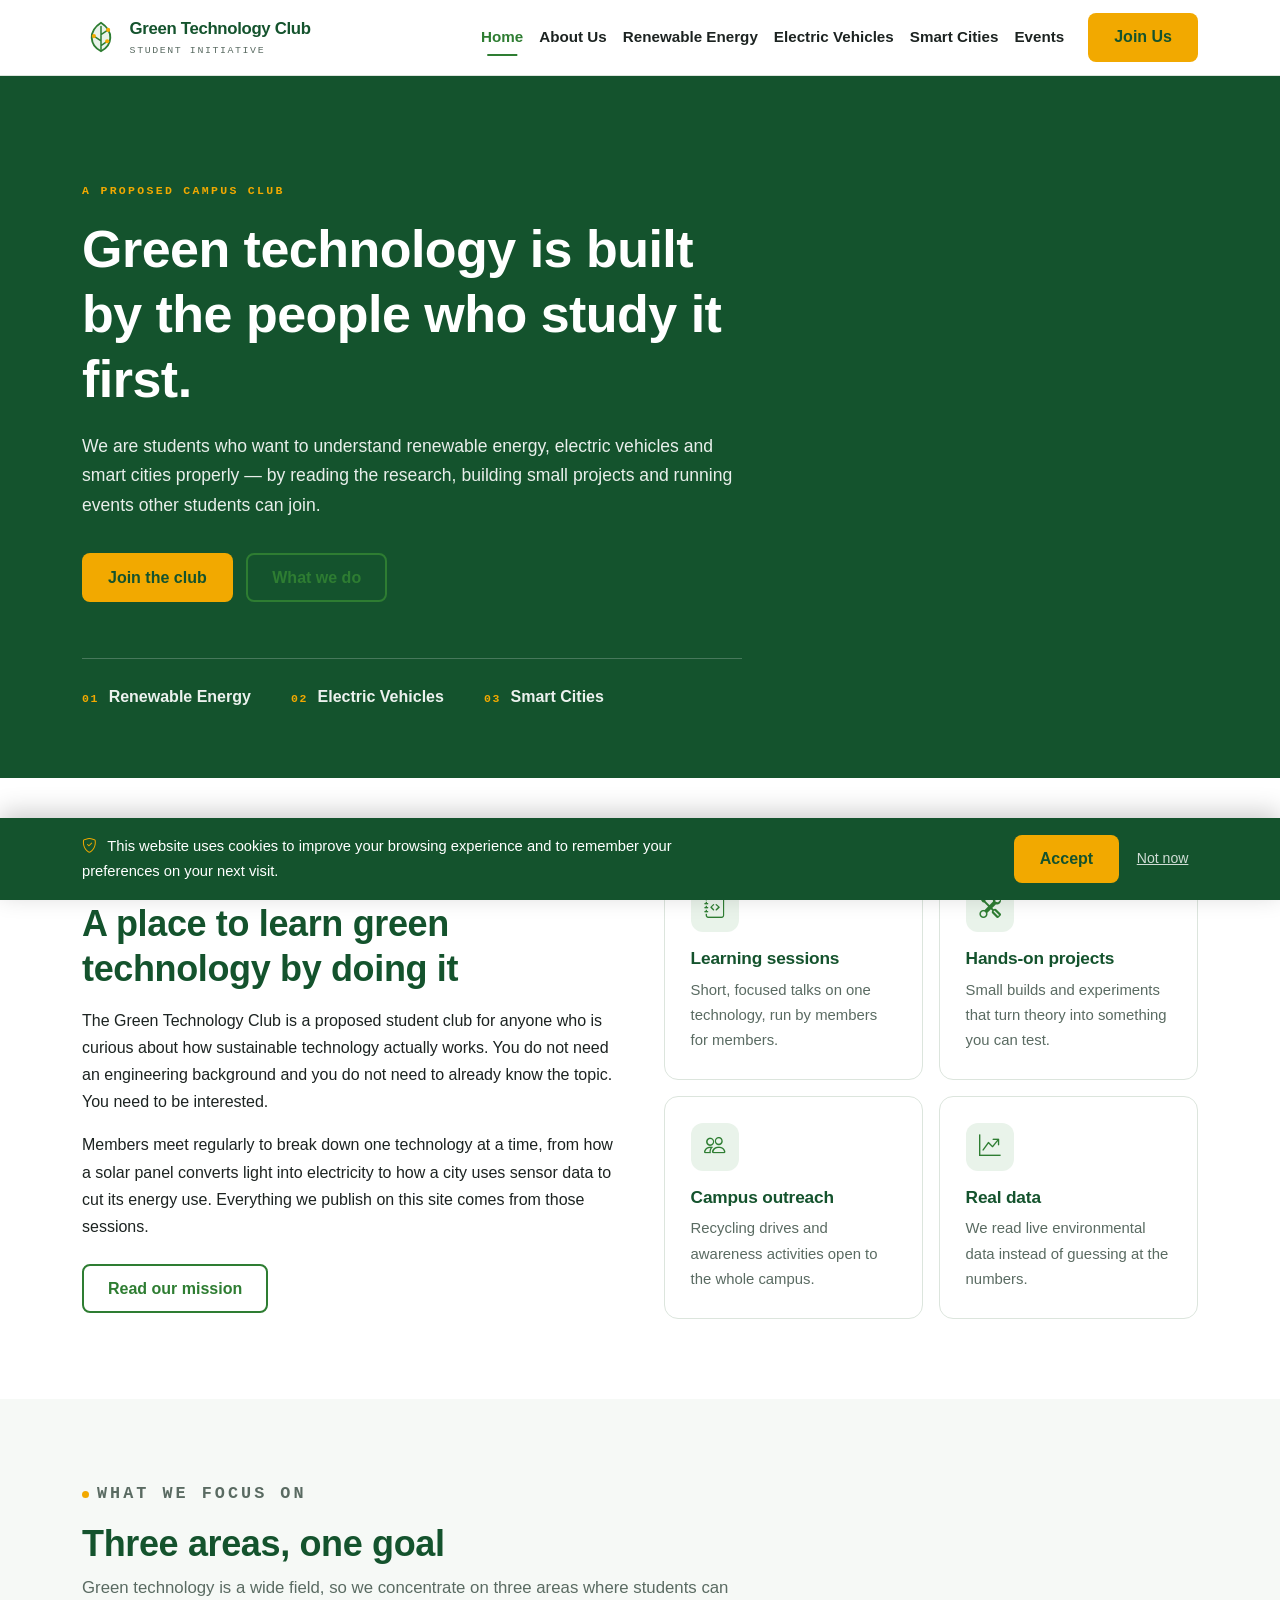
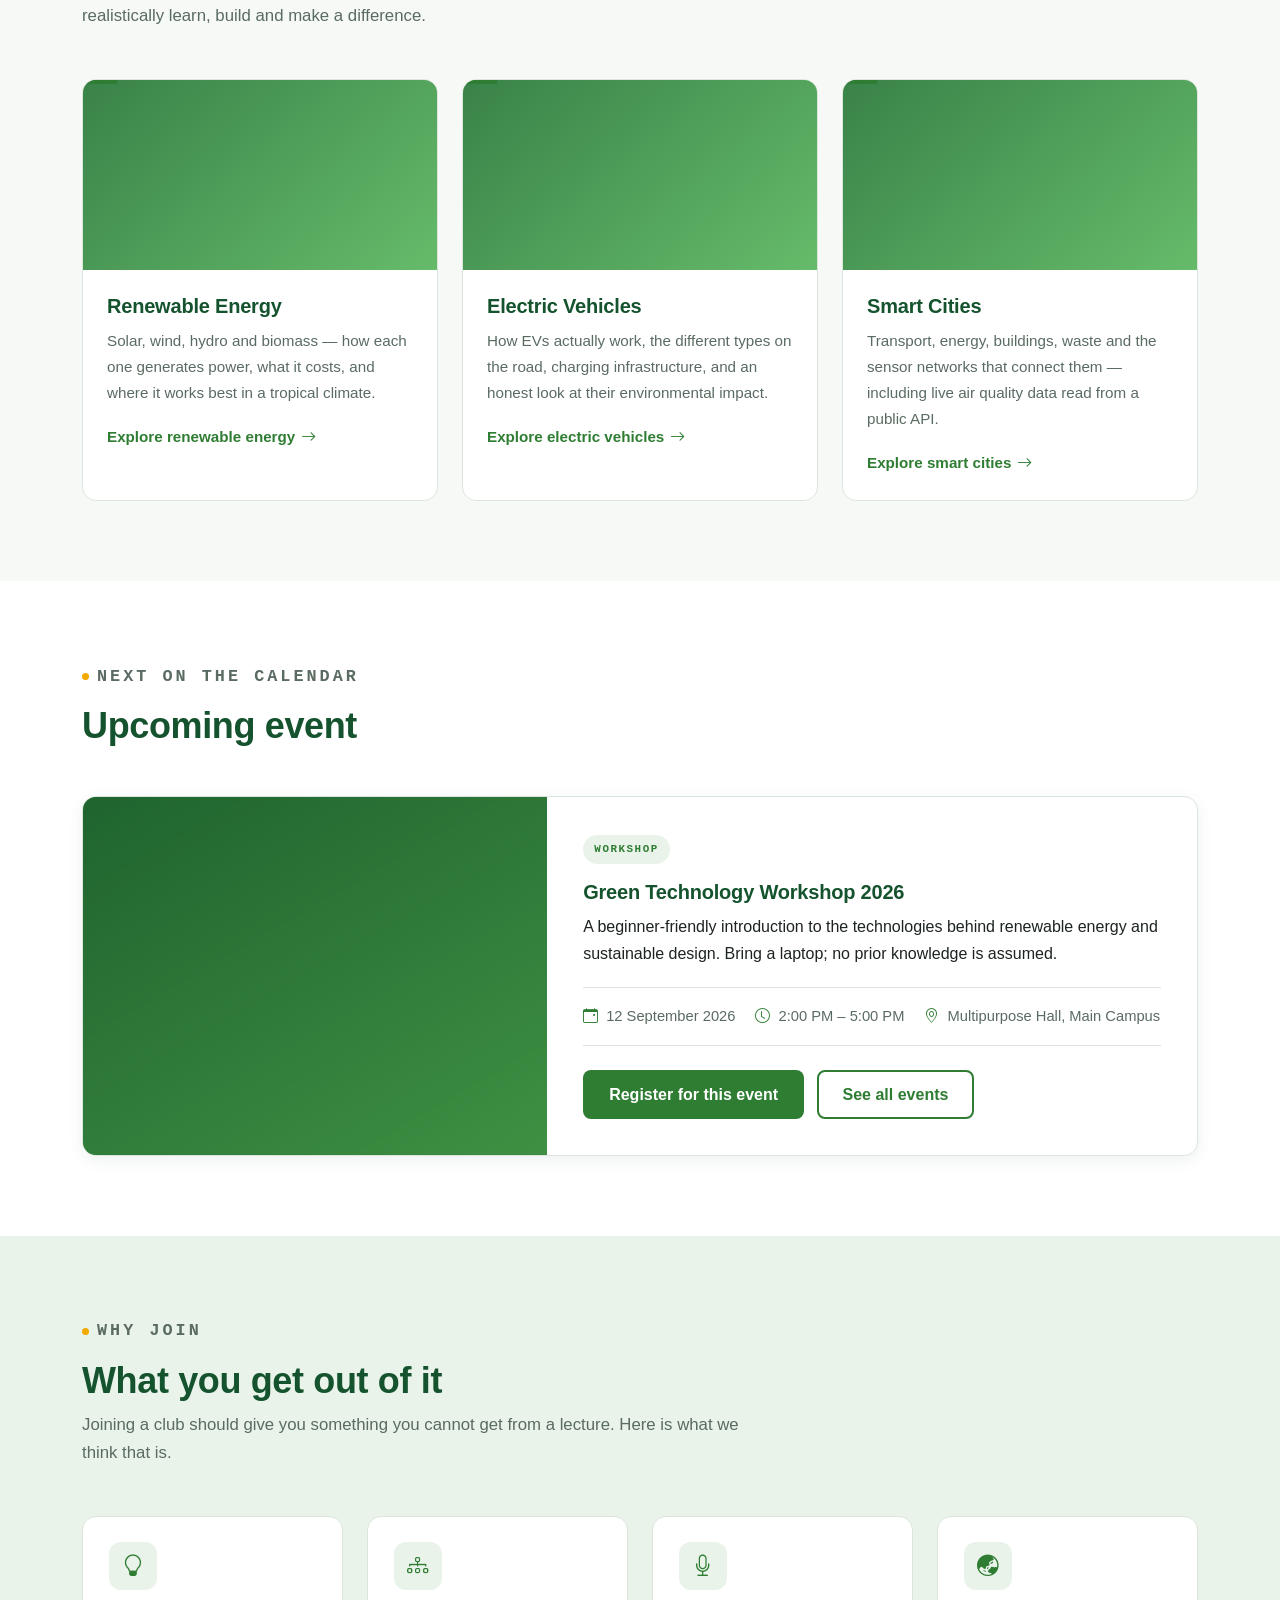
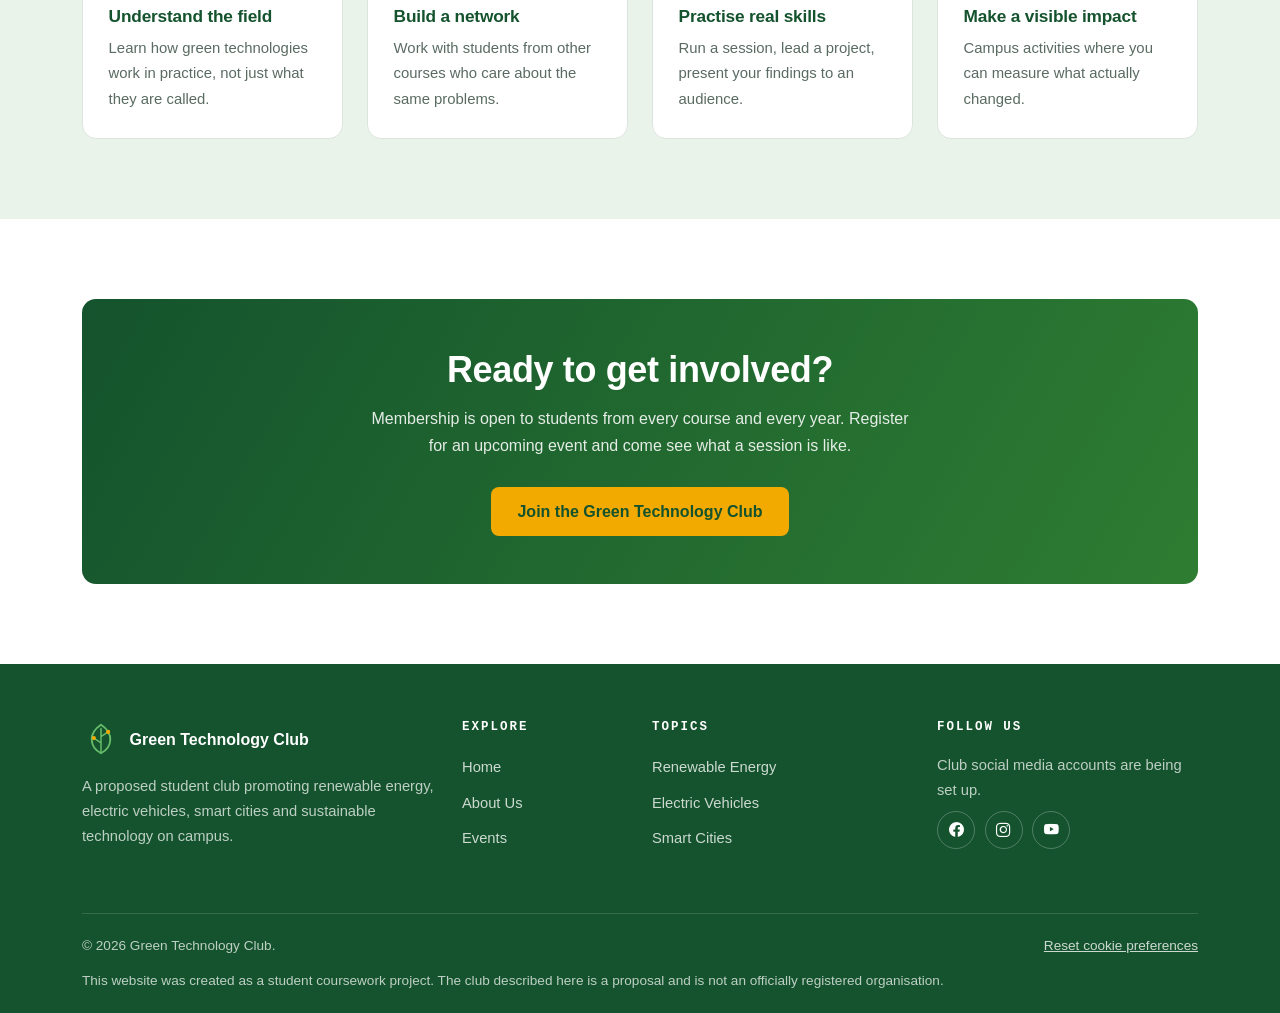
==== index.html @ 07b91c56 "Add files via upload" ====
<!DOCTYPE html>
<html lang="en">
<head>
  <meta charset="UTF-8">
  <meta name="viewport" content="width=device-width, initial-scale=1.0">
  <meta name="description" content="Green Technology Club - a proposed student club promoting renewable energy, electric vehicles, smart cities and sustainable technology.">
  <title>Home | Green Technology Club</title>

  <!-- Bootstrap 5 -->
  <link href="https://cdn.jsdelivr.net/npm/bootstrap@5.3.3/dist/css/bootstrap.min.css" rel="stylesheet">
  <!-- Bootstrap Icons (CSS only, no JavaScript) -->
  <link href="https://cdn.jsdelivr.net/npm/bootstrap-icons@1.11.3/font/bootstrap-icons.min.css" rel="stylesheet">
  <!-- Our own stylesheet, loaded last so it can override Bootstrap -->
  <link href="css/style.css" rel="stylesheet">
</head>
<body>

<!-- Lets keyboard users jump past the menu straight to the content -->
<a class="gtc-skip-link" href="#main-content">Skip to main content</a>


<!-- ==========================================================================
     NAVBAR  (identical on all six pages - only the "active" class moves)
     ========================================================================== -->
<nav class="navbar navbar-expand-lg gtc-navbar sticky-top" aria-label="Main navigation">
  <div class="container">

    <a class="navbar-brand" href="index.html">
      <svg class="gtc-logo" viewBox="0 0 40 40" role="img" aria-label="Green Technology Club logo">
        <path d="M20 35C8 29 6 14 20 5C34 14 32 29 20 35Z" fill="#E9F3EA" stroke="#2E7D32" stroke-width="2" stroke-linejoin="round"/>
        <path d="M20 34V9M20 24L12.5 19M20 17.5L27.5 12.5M20 29L26.5 24.5" stroke="#2E7D32" stroke-width="1.6" stroke-linecap="round"/>
        <circle cx="12.5" cy="19" r="2.2" fill="#F2A900"/>
        <circle cx="27.5" cy="12.5" r="2.2" fill="#F2A900"/>
        <circle cx="26.5" cy="24.5" r="2.2" fill="#F2A900"/>
      </svg>
      <span class="gtc-brand-text">
        Green Technology Club
        <small>Student Initiative</small>
      </span>
    </a>

    <button class="navbar-toggler" type="button" data-bs-toggle="collapse"
            data-bs-target="#gtcNavMenu" aria-controls="gtcNavMenu"
            aria-expanded="false" aria-label="Toggle navigation menu">
      <span class="navbar-toggler-icon"></span>
    </button>

    <div class="collapse navbar-collapse" id="gtcNavMenu">
      <ul class="navbar-nav ms-auto align-items-lg-center">
        <li class="nav-item"><a class="nav-link active" aria-current="page" href="index.html">Home</a></li>
        <li class="nav-item"><a class="nav-link" href="about.html">About Us</a></li>
        <li class="nav-item"><a class="nav-link" href="renewable.html">Renewable Energy</a></li>
        <li class="nav-item"><a class="nav-link" href="ev.html">Electric Vehicles</a></li>
        <li class="nav-item"><a class="nav-link" href="smart-city.html">Smart Cities</a></li>
        <li class="nav-item"><a class="nav-link" href="events.html">Events</a></li>
        <li class="nav-item ms-lg-3">
          <a class="btn btn-gtc-accent" href="events.html#register">Join Us</a>
        </li>
      </ul>
    </div>

  </div>
</nav>


<!-- ==========================================================================
     WELCOME BAR  (only appears when a name is stored in a cookie)
     ========================================================================== -->
<div class="gtc-welcome" id="gtcWelcome" hidden>
  <div class="container">
    <div class="gtc-welcome__inner">
      <p class="gtc-welcome__text" id="gtcWelcomeText"></p>
      <button type="button" class="gtc-welcome__btn" id="gtcForgetBtn">Not you?</button>
    </div>
  </div>
</div>


<main id="main-content">

  <!-- ========================================================================
       HERO
       ======================================================================== -->
  <header class="gtc-hero">
    <div class="container">
      <div class="gtc-hero__content">

        <p class="gtc-hero__eyebrow gtc-animate-1">A proposed campus club</p>

        <h1 class="gtc-animate-1">Green technology is built by the people who study it first.</h1>

        <p class="gtc-hero__lead gtc-animate-2">
          We are students who want to understand renewable energy, electric
          vehicles and smart cities properly &mdash; by reading the research,
          building small projects and running events other students can join.
        </p>

        <div class="gtc-hero__actions gtc-animate-3">
          <a class="btn btn-gtc-accent" href="events.html#register">Join the club</a>
          <a class="btn btn-gtc-outline" href="about.html">What we do</a>
        </div>

        <div class="gtc-hero__strip gtc-animate-3 gtc-on-dark">
          <a class="gtc-hero__strip-item" href="renewable.html">
            <span>01</span> Renewable Energy
          </a>
          <a class="gtc-hero__strip-item" href="ev.html">
            <span>02</span> Electric Vehicles
          </a>
          <a class="gtc-hero__strip-item" href="smart-city.html">
            <span>03</span> Smart Cities
          </a>
        </div>

      </div>
    </div>
  </header>


  <!-- ========================================================================
       CLUB INTRODUCTION
       ======================================================================== -->
  <section class="gtc-section">
    <div class="container">
      <div class="row align-items-center g-5">

        <div class="col-lg-6">
          <p class="gtc-eyebrow">About the club</p>
          <h2>A place to learn green technology by doing it</h2>
          <p class="mt-3">
            The Green Technology Club is a proposed student club for anyone who
            is curious about how sustainable technology actually works. You do
            not need an engineering background and you do not need to already
            know the topic. You need to be interested.
          </p>
          <p>
            Members meet regularly to break down one technology at a time, from
            how a solar panel converts light into electricity to how a city
            uses sensor data to cut its energy use. Everything we publish on
            this site comes from those sessions.
          </p>
          <a class="btn btn-gtc-outline mt-2" href="about.html">Read our mission</a>
        </div>

        <div class="col-lg-6">
          <div class="row g-3">
            <div class="col-sm-6">
              <div class="gtc-mini-card">
                <span class="gtc-mini-card__icon"><i class="bi bi-journal-code"></i></span>
                <h3>Learning sessions</h3>
                <p>Short, focused talks on one technology, run by members for members.</p>
              </div>
            </div>
            <div class="col-sm-6">
              <div class="gtc-mini-card">
                <span class="gtc-mini-card__icon"><i class="bi bi-tools"></i></span>
                <h3>Hands-on projects</h3>
                <p>Small builds and experiments that turn theory into something you can test.</p>
              </div>
            </div>
            <div class="col-sm-6">
              <div class="gtc-mini-card">
                <span class="gtc-mini-card__icon"><i class="bi bi-people"></i></span>
                <h3>Campus outreach</h3>
                <p>Recycling drives and awareness activities open to the whole campus.</p>
              </div>
            </div>
            <div class="col-sm-6">
              <div class="gtc-mini-card">
                <span class="gtc-mini-card__icon"><i class="bi bi-graph-up-arrow"></i></span>
                <h3>Real data</h3>
                <p>We read live environmental data instead of guessing at the numbers.</p>
              </div>
            </div>
          </div>
        </div>

      </div>
    </div>
  </section>


  <!-- ========================================================================
       THREE FEATURED AREAS
       ======================================================================== -->
  <section class="gtc-section gtc-section--offwhite">
    <div class="container">

      <div class="gtc-section-intro">
        <p class="gtc-eyebrow">What we focus on</p>
        <h2>Three areas, one goal</h2>
        <p>
          Green technology is a wide field, so we concentrate on three areas
          where students can realistically learn, build and make a difference.
        </p>
      </div>

      <div class="row g-4">

        <div class="col-md-4">
          <article class="gtc-card">
            <div class="gtc-card__media"
                 style="background-image: linear-gradient(140deg, rgba(20,83,45,.55), rgba(102,187,106,.35)), url('images/feature-renewable.jpg');"
                 role="img" aria-label="Solar panels in a field under clear sky"></div>
            <div class="gtc-card__body">
              <h3>Renewable Energy</h3>
              <p>
                Solar, wind, hydro and biomass &mdash; how each one generates
                power, what it costs, and where it works best in a tropical
                climate.
              </p>
              <a class="gtc-card__link" href="renewable.html">
                Explore renewable energy <i class="bi bi-arrow-right"></i>
              </a>
            </div>
          </article>
        </div>

        <div class="col-md-4">
          <article class="gtc-card">
            <div class="gtc-card__media"
                 style="background-image: linear-gradient(140deg, rgba(20,83,45,.55), rgba(102,187,106,.35)), url('images/feature-ev.jpg');"
                 role="img" aria-label="Electric vehicle connected to a charging station"></div>
            <div class="gtc-card__body">
              <h3>Electric Vehicles</h3>
              <p>
                How EVs actually work, the different types on the road,
                charging infrastructure, and an honest look at their
                environmental impact.
              </p>
              <a class="gtc-card__link" href="ev.html">
                Explore electric vehicles <i class="bi bi-arrow-right"></i>
              </a>
            </div>
          </article>
        </div>

        <div class="col-md-4">
          <article class="gtc-card">
            <div class="gtc-card__media"
                 style="background-image: linear-gradient(140deg, rgba(20,83,45,.55), rgba(102,187,106,.35)), url('images/feature-smartcity.jpg');"
                 role="img" aria-label="City skyline at dusk with connected lighting"></div>
            <div class="gtc-card__body">
              <h3>Smart Cities</h3>
              <p>
                Transport, energy, buildings, waste and the sensor networks
                that connect them &mdash; including live air quality data
                read from a public API.
              </p>
              <a class="gtc-card__link" href="smart-city.html">
                Explore smart cities <i class="bi bi-arrow-right"></i>
              </a>
            </div>
          </article>
        </div>

      </div>
    </div>
  </section>


  <!-- ========================================================================
       FEATURED EVENT
       Note for Member 3: the details below must stay identical to the first
       event card on events.html.
       ======================================================================== -->
  <section class="gtc-section">
    <div class="container">

      <div class="gtc-section-intro">
        <p class="gtc-eyebrow">Next on the calendar</p>
        <h2>Upcoming event</h2>
      </div>

      <div class="gtc-event">
        <div class="row g-0">

          <div class="col-lg-5">
            <div class="gtc-event__media"
                 style="background-image: linear-gradient(150deg, rgba(20,83,45,.6), rgba(102,187,106,.3)), url('images/event-featured.jpg');"
                 role="img" aria-label="Students taking part in a green technology workshop"></div>
          </div>

          <div class="col-lg-7">
            <div class="gtc-event__body">
              <span class="gtc-badge">Workshop</span>
              <h3 class="mt-3">Green Technology Workshop 2026</h3>
              <p class="mb-0">
                A beginner-friendly introduction to the technologies behind
                renewable energy and sustainable design. Bring a laptop; no
                prior knowledge is assumed.
              </p>

              <div class="gtc-event__meta">
                <div><i class="bi bi-calendar-event"></i> 12 September 2026</div>
                <div><i class="bi bi-clock"></i> 2:00 PM &ndash; 5:00 PM</div>
                <div><i class="bi bi-geo-alt"></i> Multipurpose Hall, Main Campus</div>
              </div>

              <a class="btn btn-gtc-primary" href="events.html#register">Register for this event</a>
              <a class="btn btn-gtc-outline ms-sm-2 mt-2 mt-sm-0" href="events.html">See all events</a>
            </div>
          </div>

        </div>
      </div>

    </div>
  </section>


  <!-- ========================================================================
       WHY JOIN OUR CLUB
       ======================================================================== -->
  <section class="gtc-section gtc-section--pale">
    <div class="container">

      <div class="gtc-section-intro">
        <p class="gtc-eyebrow">Why join</p>
        <h2>What you get out of it</h2>
        <p>
          Joining a club should give you something you cannot get from a
          lecture. Here is what we think that is.
        </p>
      </div>

      <div class="row g-4">

        <div class="col-md-6 col-lg-3">
          <div class="gtc-mini-card">
            <span class="gtc-mini-card__icon"><i class="bi bi-lightbulb"></i></span>
            <h3>Understand the field</h3>
            <p>Learn how green technologies work in practice, not just what they are called.</p>
          </div>
        </div>

        <div class="col-md-6 col-lg-3">
          <div class="gtc-mini-card">
            <span class="gtc-mini-card__icon"><i class="bi bi-diagram-3"></i></span>
            <h3>Build a network</h3>
            <p>Work with students from other courses who care about the same problems.</p>
          </div>
        </div>

        <div class="col-md-6 col-lg-3">
          <div class="gtc-mini-card">
            <span class="gtc-mini-card__icon"><i class="bi bi-mic"></i></span>
            <h3>Practise real skills</h3>
            <p>Run a session, lead a project, present your findings to an audience.</p>
          </div>
        </div>

        <div class="col-md-6 col-lg-3">
          <div class="gtc-mini-card">
            <span class="gtc-mini-card__icon"><i class="bi bi-globe-asia-australia"></i></span>
            <h3>Make a visible impact</h3>
            <p>Campus activities where you can measure what actually changed.</p>
          </div>
        </div>

      </div>
    </div>
  </section>


  <!-- ========================================================================
       CALL TO ACTION
       ======================================================================== -->
  <section class="gtc-section gtc-on-dark">
    <div class="container">
      <div class="gtc-cta">
        <h2>Ready to get involved?</h2>
        <p>
          Membership is open to students from every course and every year.
          Register for an upcoming event and come see what a session is like.
        </p>
        <a class="btn btn-gtc-accent" href="events.html#register">Join the Green Technology Club</a>
      </div>
    </div>
  </section>

</main>


<!-- ==========================================================================
     FOOTER  (identical on all six pages)
     ========================================================================== -->
<footer class="gtc-footer">
  <div class="container">
    <div class="row g-4">

      <div class="col-lg-4">
        <div class="gtc-footer__brand">
          <svg class="gtc-logo" viewBox="0 0 40 40" aria-hidden="true">
            <path d="M20 35C8 29 6 14 20 5C34 14 32 29 20 35Z" fill="none" stroke="#66BB6A" stroke-width="2" stroke-linejoin="round"/>
            <path d="M20 34V9M20 24L12.5 19M20 17.5L27.5 12.5" stroke="#66BB6A" stroke-width="1.6" stroke-linecap="round"/>
            <circle cx="12.5" cy="19" r="2.2" fill="#F2A900"/>
            <circle cx="27.5" cy="12.5" r="2.2" fill="#F2A900"/>
          </svg>
          Green Technology Club
        </div>
        <p>
          A proposed student club promoting renewable energy, electric
          vehicles, smart cities and sustainable technology on campus.
        </p>
      </div>

      <div class="col-6 col-lg-2">
        <h4>Explore</h4>
        <ul class="gtc-footer__list">
          <li><a href="index.html">Home</a></li>
          <li><a href="about.html">About Us</a></li>
          <li><a href="events.html">Events</a></li>
        </ul>
      </div>

      <div class="col-6 col-lg-3">
        <h4>Topics</h4>
        <ul class="gtc-footer__list">
          <li><a href="renewable.html">Renewable Energy</a></li>
          <li><a href="ev.html">Electric Vehicles</a></li>
          <li><a href="smart-city.html">Smart Cities</a></li>
        </ul>
      </div>

      <div class="col-lg-3">
        <h4>Follow us</h4>
        <p class="mb-0">Club social media accounts are being set up.</p>
        <div class="gtc-footer__social">
          <a href="events.html#follow" aria-label="Facebook"><i class="bi bi-facebook"></i></a>
          <a href="events.html#follow" aria-label="Instagram"><i class="bi bi-instagram"></i></a>
          <a href="events.html#follow" aria-label="YouTube"><i class="bi bi-youtube"></i></a>
        </div>
      </div>

    </div>

    <div class="gtc-footer__bottom">
      <div class="d-flex flex-wrap justify-content-between gap-2">
        <p>&copy; <span id="footerYear">2026</span> Green Technology Club.</p>
        <button type="button" class="gtc-footer__reset" id="cookieResetBtn">
          Reset cookie preferences
        </button>
      </div>
      <p class="gtc-disclaimer">
        This website was created as a student coursework project. The club
        described here is a proposal and is not an officially registered
        organisation.
      </p>
    </div>

  </div>
</footer>


<!-- ==========================================================================
     COOKIE NOTICE  (identical on all six pages, hidden until needed)
     ========================================================================== -->
<div class="gtc-cookie-banner" id="cookieBanner" role="region" aria-label="Cookie notice" hidden>
  <div class="container">
    <div class="gtc-cookie-banner__inner">
      <p class="gtc-cookie-banner__text">
        <i class="bi bi-shield-check"></i>
        This website uses cookies to improve your browsing experience and to
        remember your preferences on your next visit.
      </p>
      <div class="gtc-cookie-banner__actions">
        <button type="button" class="btn btn-gtc-accent" id="cookieAcceptBtn">Accept</button>
        <button type="button" class="gtc-cookie-banner__dismiss" id="cookieDismissBtn">Not now</button>
      </div>
    </div>
  </div>
</div>


<!-- Scripts: jQuery first, then Bootstrap, then our own file -->
<script src="https://code.jquery.com/jquery-3.7.1.min.js"></script>
<script src="https://cdn.jsdelivr.net/npm/bootstrap@5.3.3/dist/js/bootstrap.bundle.min.js"></script>
<script src="js/script.js"></script>

</body>
</html>
---- css/style.css ----
/* ==========================================================================
   GREEN TECHNOLOGY CLUB - style.css
   Shared stylesheet for all six pages.

   Created by  : Member 1
   Used by     : Member 1, Member 2, Member 3

   TABLE OF CONTENTS
   01. Design tokens (colours, spacing, fonts)
   02. Base elements
   03. Accessibility helpers (skip link, focus styles)
   04. Navbar
   05. Welcome bar (cookie feature)
   06. Buttons
   07. Section layout helpers
   08. Hero section
   09. Cards
   10. Event highlight
   11. Call to action band
   12. Footer
   13. Cookie banner
   14. Animations
   15. Responsive rules (media queries)
   16. Reserved space for Member 2 and Member 3
   ========================================================================== */


/* ==========================================================================
   01. DESIGN TOKENS
   All colours and sizes are stored as CSS variables so every page uses
   exactly the same values. Change a value here and the whole site updates.
   ========================================================================== */
:root {
  /* Brand colours */
  --gtc-forest: #14532D;   /* deepest green - dark surfaces and headings */
  --gtc-green: #2E7D32;    /* primary brand green */
  --gtc-leaf: #66BB6A;     /* light green - highlights */
  --gtc-pale: #E9F3EA;     /* very light green - section backgrounds */
  --gtc-solar: #F2A900;    /* solar amber - used only for main actions */

  /* Neutral colours */
  --gtc-ink: #1C2321;      /* main body text */
  --gtc-muted: #5A6B62;    /* secondary text */
  --gtc-line: #DCE5DD;     /* borders and dividers */
  --gtc-white: #FFFFFF;
  --gtc-off-white: #F6F9F6;

  /* Typography - system fonts only, no external font files */
  --gtc-font-body: -apple-system, BlinkMacSystemFont, "Segoe UI", Roboto,
                   "Helvetica Neue", Arial, sans-serif;
  --gtc-font-mono: ui-monospace, SFMono-Regular, Menlo, Consolas,
                   "Courier New", monospace;

  /* Shape and depth */
  --gtc-radius: 14px;
  --gtc-radius-sm: 8px;
  --gtc-shadow: 0 4px 16px rgba(20, 83, 45, 0.08);
  --gtc-shadow-lg: 0 12px 32px rgba(20, 83, 45, 0.14);

  /* Vertical rhythm */
  --gtc-section-space: 5rem;
}


/* ==========================================================================
   02. BASE ELEMENTS
   ========================================================================== */
html {
  scroll-behavior: smooth;
}

body {
  font-family: var(--gtc-font-body);
  color: var(--gtc-ink);
  background-color: var(--gtc-white);
  line-height: 1.7;
}

h1, h2, h3, h4, h5, h6 {
  color: var(--gtc-forest);
  font-weight: 700;
  line-height: 1.25;
  letter-spacing: -0.01em;
}

/* clamp() sets a minimum size, a preferred size that scales with the screen
   width, and a maximum size - all in one line. */
h1 { font-size: clamp(2rem, 5vw, 3.25rem); font-weight: 800; }
h2 { font-size: clamp(1.6rem, 3.2vw, 2.25rem); }
h3 { font-size: 1.25rem; }

p  { color: var(--gtc-ink); }

a {
  color: var(--gtc-green);
  text-decoration: none;
}

a:hover {
  color: var(--gtc-forest);
  text-decoration: underline;
}

/* Elements with the hidden attribute must never be displayed. */
[hidden] {
  display: none !important;
}


/* ==========================================================================
   03. ACCESSIBILITY HELPERS
   ========================================================================== */

/* The skip link is hidden until a keyboard user presses Tab, which lets them
   jump straight to the main content without tabbing through the whole menu. */
.gtc-skip-link {
  position: absolute;
  top: -60px;
  left: 1rem;
  z-index: 2000;
  padding: 0.65rem 1.25rem;
  background-color: var(--gtc-forest);
  color: var(--gtc-white);
  border-radius: 0 0 var(--gtc-radius-sm) var(--gtc-radius-sm);
  transition: top 0.2s ease;
}

.gtc-skip-link:focus {
  top: 0;
  color: var(--gtc-white);
  text-decoration: none;
}

/* A clear, high-contrast outline for every keyboard-focused control. */
a:focus-visible,
button:focus-visible,
input:focus-visible,
select:focus-visible,
textarea:focus-visible {
  outline: 3px solid var(--gtc-solar);
  outline-offset: 2px;
}


/* ==========================================================================
   04. NAVBAR
   The same navbar markup is copied into all six pages. Only the
   "active" class moves to the link of the current page.
   ========================================================================== */
.gtc-navbar {
  background-color: var(--gtc-white);
  border-bottom: 1px solid var(--gtc-line);
  padding-top: 0.6rem;
  padding-bottom: 0.6rem;
}

.gtc-navbar .navbar-brand {
  display: flex;
  align-items: center;
  gap: 0.6rem;
  font-weight: 800;
  font-size: 1.05rem;
  color: var(--gtc-forest);
  letter-spacing: -0.02em;
}

.gtc-navbar .navbar-brand:hover {
  text-decoration: none;
  color: var(--gtc-green);
}

.gtc-logo {
  width: 38px;
  height: 38px;
  flex-shrink: 0;
}

.gtc-brand-text small {
  display: block;
  font-family: var(--gtc-font-mono);
  font-size: 0.62rem;
  font-weight: 500;
  letter-spacing: 0.16em;
  text-transform: uppercase;
  color: var(--gtc-muted);
}

.gtc-navbar .nav-link {
  position: relative;
  font-weight: 600;
  font-size: 0.95rem;
  color: var(--gtc-ink);
  padding: 0.5rem 0.9rem;
}

.gtc-navbar .nav-link:hover,
.gtc-navbar .nav-link:focus {
  color: var(--gtc-green);
  text-decoration: none;
}

/* A green underline grows from the centre on hover and stays on the
   current page. This is a pure CSS transition - no JavaScript needed. */
.gtc-navbar .nav-link::after {
  content: "";
  position: absolute;
  left: 50%;
  bottom: 0.15rem;
  width: 0;
  height: 2px;
  background-color: var(--gtc-green);
  transform: translateX(-50%);
  transition: width 0.25s ease;
}

.gtc-navbar .nav-link:hover::after,
.gtc-navbar .nav-link.active::after {
  width: calc(100% - 1.8rem);
}

.gtc-navbar .nav-link.active {
  color: var(--gtc-green);
}

.gtc-navbar .navbar-toggler {
  border-color: var(--gtc-line);
  padding: 0.35rem 0.55rem;
}


/* ==========================================================================
   05. WELCOME BAR
   Shown only when a visitor name has been saved in a cookie.
   ========================================================================== */
.gtc-welcome {
  background-color: var(--gtc-pale);
  border-bottom: 1px solid var(--gtc-line);
  font-size: 0.9rem;
  padding: 0.55rem 0;
}

.gtc-welcome__inner {
  display: flex;
  flex-wrap: wrap;
  align-items: center;
  gap: 0.75rem;
}

.gtc-welcome__text {
  margin: 0;
  color: var(--gtc-forest);
  font-weight: 600;
}

.gtc-welcome__btn {
  background: none;
  border: none;
  padding: 0;
  font-size: 0.85rem;
  font-weight: 600;
  color: var(--gtc-green);
  text-decoration: underline;
  cursor: pointer;
}


/* ==========================================================================
   06. BUTTONS
   Three button styles only, so every page looks consistent.
   ========================================================================== */
.btn-gtc-primary,
.btn-gtc-accent,
.btn-gtc-outline {
  border-radius: var(--gtc-radius-sm);
  font-weight: 600;
  padding: 0.65rem 1.5rem;
  border: 2px solid transparent;
  transition: transform 0.2s ease, background-color 0.2s ease,
              color 0.2s ease, box-shadow 0.2s ease;
}

.btn-gtc-primary {
  background-color: var(--gtc-green);
  color: var(--gtc-white);
}

.btn-gtc-primary:hover,
.btn-gtc-primary:focus {
  background-color: var(--gtc-forest);
  color: var(--gtc-white);
  transform: translateY(-2px);
  box-shadow: var(--gtc-shadow);
}

.btn-gtc-accent {
  background-color: var(--gtc-solar);
  color: var(--gtc-forest);
}

.btn-gtc-accent:hover,
.btn-gtc-accent:focus {
  background-color: #DB9800;
  color: var(--gtc-forest);
  transform: translateY(-2px);
  box-shadow: var(--gtc-shadow);
}

.btn-gtc-outline {
  background-color: transparent;
  color: var(--gtc-green);
  border-color: var(--gtc-green);
}

.btn-gtc-outline:hover,
.btn-gtc-outline:focus {
  background-color: var(--gtc-green);
  color: var(--gtc-white);
  transform: translateY(-2px);
}

/* On a dark background the outline button turns white. */
.gtc-on-dark .btn-gtc-outline {
  color: var(--gtc-white);
  border-color: rgba(255, 255, 255, 0.7);
}

.gtc-on-dark .btn-gtc-outline:hover,
.gtc-on-dark .btn-gtc-outline:focus {
  background-color: var(--gtc-white);
  color: var(--gtc-forest);
  border-color: var(--gtc-white);
}


/* ==========================================================================
   07. SECTION LAYOUT HELPERS
   ========================================================================== */
.gtc-section {
  padding-top: var(--gtc-section-space);
  padding-bottom: var(--gtc-section-space);
}

.gtc-section--pale {
  background-color: var(--gtc-pale);
}

.gtc-section--offwhite {
  background-color: var(--gtc-off-white);
}

.gtc-section--dark {
  background-color: var(--gtc-forest);
  color: var(--gtc-white);
}

.gtc-section--dark h1,
.gtc-section--dark h2,
.gtc-section--dark h3,
.gtc-section--dark p {
  color: var(--gtc-white);
}

/* The eyebrow is the small monospace label above a heading. The dot in
   front of it echoes the circuit nodes in the club logo. */
.gtc-eyebrow {
  display: inline-flex;
  align-items: center;
  gap: 0.5rem;
  font-family: var(--gtc-font-mono);
  font-size: 0.72rem;
  font-weight: 600;
  letter-spacing: 0.18em;
  text-transform: uppercase;
  color: var(--gtc-green);
  margin-bottom: 0.75rem;
}

.gtc-eyebrow::before {
  content: "";
  width: 7px;
  height: 7px;
  border-radius: 50%;
  background-color: var(--gtc-solar);
  flex-shrink: 0;
}

.gtc-section--dark .gtc-eyebrow {
  color: var(--gtc-leaf);
}

.gtc-section-intro {
  max-width: 680px;
  margin-bottom: 3rem;
}

.gtc-section-intro p {
  color: var(--gtc-muted);
  font-size: 1.05rem;
}

.gtc-section--dark .gtc-section-intro p {
  color: rgba(255, 255, 255, 0.82);
}


/* ==========================================================================
   08. HERO SECTION
   The background image sits under a dark green gradient so the white
   headline always stays readable. If the image file is missing, the
   gradient alone still looks correct - the page never breaks.
   ========================================================================== */
.gtc-hero {
  position: relative;
  display: flex;
  align-items: center;
  min-height: 78vh;
  padding: 5rem 0 3rem;
  background-color: var(--gtc-forest);
  background-image:
    linear-gradient(115deg, rgba(20, 83, 45, 0.94) 0%,
                            rgba(20, 83, 45, 0.72) 55%,
                            rgba(20, 83, 45, 0.45) 100%),
    url("../images/hero-green-campus.jpg");
  background-size: cover;
  background-position: center;
  color: var(--gtc-white);
}

.gtc-hero__content {
  max-width: 660px;
}

.gtc-hero__eyebrow {
  display: inline-flex;
  align-items: center;
  gap: 0.55rem;
  font-family: var(--gtc-font-mono);
  font-size: 0.72rem;
  font-weight: 600;
  letter-spacing: 0.2em;
  text-transform: uppercase;
  color: var(--gtc-solar);
  margin-bottom: 1rem;
}

.gtc-hero h1 {
  color: var(--gtc-white);
  margin-bottom: 1.25rem;
}

.gtc-hero__lead {
  font-size: 1.1rem;
  color: rgba(255, 255, 255, 0.9);
  margin-bottom: 2rem;
}

.gtc-hero__actions {
  display: flex;
  flex-wrap: wrap;
  gap: 0.85rem;
}

/* The three focus areas sit on a strip along the bottom of the hero. */
.gtc-hero__strip {
  border-top: 1px solid rgba(255, 255, 255, 0.22);
  margin-top: 3.5rem;
  padding-top: 1.5rem;
  display: flex;
  flex-wrap: wrap;
  gap: 2.5rem;
}

.gtc-hero__strip-item {
  display: flex;
  align-items: baseline;
  gap: 0.6rem;
  color: rgba(255, 255, 255, 0.92);
  font-weight: 600;
}

.gtc-hero__strip-item span {
  font-family: var(--gtc-font-mono);
  font-size: 0.72rem;
  letter-spacing: 0.14em;
  color: var(--gtc-solar);
}

.gtc-hero__strip-item:hover {
  color: var(--gtc-white);
  text-decoration: none;
}


/* ==========================================================================
   09. CARDS
   One card style shared by every page.
   ========================================================================== */
.gtc-card {
  position: relative;
  height: 100%;
  background-color: var(--gtc-white);
  border: 1px solid var(--gtc-line);
  border-radius: var(--gtc-radius);
  overflow: hidden;
  transition: transform 0.25s ease, box-shadow 0.25s ease;
}

.gtc-card:hover {
  transform: translateY(-6px);
  box-shadow: var(--gtc-shadow-lg);
}

/* A green bar along the top edge widens when the card is hovered. */
.gtc-card::before {
  content: "";
  position: absolute;
  top: 0;
  left: 0;
  width: 34px;
  height: 4px;
  background-color: var(--gtc-green);
  transition: width 0.3s ease;
  z-index: 2;
}

.gtc-card:hover::before {
  width: 100%;
}

/* The media block uses a background image with a green gradient fallback,
   so the layout still looks finished before the photos are added. */
.gtc-card__media {
  height: 190px;
  background-color: var(--gtc-leaf);
  background-image: linear-gradient(140deg, var(--gtc-green), var(--gtc-leaf));
  background-size: cover;
  background-position: center;
}

.gtc-card__body {
  padding: 1.5rem;
}

.gtc-card__body h3 {
  margin-bottom: 0.6rem;
}

.gtc-card__body p {
  color: var(--gtc-muted);
  font-size: 0.95rem;
  margin-bottom: 1.1rem;
}

.gtc-card__link {
  font-weight: 600;
  font-size: 0.95rem;
  display: inline-flex;
  align-items: center;
  gap: 0.35rem;
}

.gtc-card__link i {
  transition: transform 0.2s ease;
}

.gtc-card__link:hover {
  text-decoration: none;
}

.gtc-card__link:hover i {
  transform: translateX(4px);
}

/* A simpler card used for lists of short points. */
.gtc-mini-card {
  height: 100%;
  background-color: var(--gtc-white);
  border: 1px solid var(--gtc-line);
  border-radius: var(--gtc-radius);
  padding: 1.6rem;
  transition: border-color 0.25s ease, transform 0.25s ease;
}

.gtc-mini-card:hover {
  border-color: var(--gtc-leaf);
  transform: translateY(-4px);
}

.gtc-mini-card__icon {
  display: inline-flex;
  align-items: center;
  justify-content: center;
  width: 48px;
  height: 48px;
  border-radius: 12px;
  background-color: var(--gtc-pale);
  color: var(--gtc-green);
  font-size: 1.35rem;
  margin-bottom: 1rem;
}

.gtc-mini-card h3 {
  font-size: 1.08rem;
  margin-bottom: 0.5rem;
}

.gtc-mini-card p {
  color: var(--gtc-muted);
  font-size: 0.93rem;
  margin-bottom: 0;
}


/* ==========================================================================
   10. EVENT HIGHLIGHT
   ========================================================================== */
.gtc-event {
  background-color: var(--gtc-white);
  border: 1px solid var(--gtc-line);
  border-radius: var(--gtc-radius);
  overflow: hidden;
  box-shadow: var(--gtc-shadow);
}

.gtc-event__media {
  min-height: 260px;
  height: 100%;
  background-color: var(--gtc-green);
  background-image: linear-gradient(150deg, var(--gtc-forest), var(--gtc-leaf));
  background-size: cover;
  background-position: center;
}

.gtc-event__body {
  padding: 2.25rem;
}

.gtc-event__meta {
  display: flex;
  flex-wrap: wrap;
  gap: 1.25rem;
  margin: 1.25rem 0 1.5rem;
  padding: 1rem 0;
  border-top: 1px solid var(--gtc-line);
  border-bottom: 1px solid var(--gtc-line);
}

.gtc-event__meta div {
  display: flex;
  align-items: center;
  gap: 0.5rem;
  font-size: 0.92rem;
  color: var(--gtc-muted);
}

.gtc-event__meta i {
  color: var(--gtc-green);
}

.gtc-badge {
  display: inline-block;
  font-family: var(--gtc-font-mono);
  font-size: 0.68rem;
  font-weight: 600;
  letter-spacing: 0.14em;
  text-transform: uppercase;
  padding: 0.32rem 0.7rem;
  border-radius: 999px;
  background-color: var(--gtc-pale);
  color: var(--gtc-green);
}


/* ==========================================================================
   11. CALL TO ACTION BAND
   ========================================================================== */
.gtc-cta {
  background-color: var(--gtc-forest);
  background-image: linear-gradient(120deg, var(--gtc-forest), var(--gtc-green));
  color: var(--gtc-white);
  border-radius: var(--gtc-radius);
  padding: 3rem 2.5rem;
  text-align: center;
}

.gtc-cta h2 {
  color: var(--gtc-white);
  margin-bottom: 0.85rem;
}

.gtc-cta p {
  color: rgba(255, 255, 255, 0.88);
  max-width: 560px;
  margin: 0 auto 1.75rem;
}


/* ==========================================================================
   12. FOOTER
   ========================================================================== */
.gtc-footer {
  background-color: var(--gtc-forest);
  color: rgba(255, 255, 255, 0.78);
  padding-top: 3.5rem;
}

.gtc-footer h4 {
  color: var(--gtc-white);
  font-size: 0.78rem;
  font-family: var(--gtc-font-mono);
  letter-spacing: 0.16em;
  text-transform: uppercase;
  margin-bottom: 1.1rem;
}

.gtc-footer p {
  color: rgba(255, 255, 255, 0.72);
  font-size: 0.92rem;
}

.gtc-footer a {
  color: rgba(255, 255, 255, 0.78);
  font-size: 0.92rem;
}

.gtc-footer a:hover {
  color: var(--gtc-solar);
  text-decoration: none;
}

.gtc-footer__brand {
  display: flex;
  align-items: center;
  gap: 0.6rem;
  margin-bottom: 1rem;
  color: var(--gtc-white);
  font-weight: 800;
}

.gtc-footer__list {
  list-style: none;
  padding: 0;
  margin: 0;
}

.gtc-footer__list li {
  margin-bottom: 0.5rem;
}

.gtc-footer__social {
  display: flex;
  gap: 0.6rem;
  margin-top: 0.5rem;
}

.gtc-footer__social a {
  display: inline-flex;
  align-items: center;
  justify-content: center;
  width: 38px;
  height: 38px;
  border-radius: 50%;
  border: 1px solid rgba(255, 255, 255, 0.25);
  color: var(--gtc-white);
  transition: background-color 0.2s ease, border-color 0.2s ease;
}

.gtc-footer__social a:hover {
  background-color: var(--gtc-solar);
  border-color: var(--gtc-solar);
  color: var(--gtc-forest);
}

.gtc-footer__bottom {
  margin-top: 3rem;
  padding: 1.25rem 0;
  border-top: 1px solid rgba(255, 255, 255, 0.14);
  font-size: 0.85rem;
}

.gtc-footer__bottom p {
  margin-bottom: 0;
  font-size: 0.85rem;
}

.gtc-footer__reset {
  background: none;
  border: none;
  padding: 0;
  font-size: 0.85rem;
  color: rgba(255, 255, 255, 0.78);
  text-decoration: underline;
  cursor: pointer;
}

.gtc-footer__reset:hover {
  color: var(--gtc-solar);
}

.gtc-disclaimer {
  font-size: 0.8rem;
  color: rgba(255, 255, 255, 0.55);
  margin-top: 0.75rem;
}


/* ==========================================================================
   13. COOKIE BANNER
   Fixed to the bottom of the screen on every page.
   ========================================================================== */
.gtc-cookie-banner {
  position: fixed;
  left: 0;
  right: 0;
  bottom: 0;
  z-index: 1080;
  background-color: var(--gtc-forest);
  color: var(--gtc-white);
  padding: 1rem 0;
  box-shadow: 0 -6px 24px rgba(0, 0, 0, 0.2);
  animation: gtcSlideUp 0.45s ease both;
}

.gtc-cookie-banner__inner {
  display: flex;
  flex-wrap: wrap;
  align-items: center;
  justify-content: space-between;
  gap: 1rem;
}

.gtc-cookie-banner__text {
  margin: 0;
  color: var(--gtc-white);
  font-size: 0.92rem;
  max-width: 640px;
}

.gtc-cookie-banner__text i {
  color: var(--gtc-solar);
  margin-right: 0.4rem;
}

.gtc-cookie-banner__actions {
  display: flex;
  align-items: center;
  gap: 0.5rem;
}

.gtc-cookie-banner__dismiss {
  background: none;
  border: none;
  color: rgba(255, 255, 255, 0.8);
  font-size: 0.88rem;
  text-decoration: underline;
  cursor: pointer;
  padding: 0.4rem 0.6rem;
}

.gtc-cookie-banner__dismiss:hover {
  color: var(--gtc-white);
}


/* ==========================================================================
   14. ANIMATIONS
   Pure CSS only - no animation libraries are used anywhere on this site.
   ========================================================================== */
@keyframes gtcFadeUp {
  from { opacity: 0; transform: translateY(24px); }
  to   { opacity: 1; transform: translateY(0); }
}

@keyframes gtcSlideUp {
  from { transform: translateY(100%); }
  to   { transform: translateY(0); }
}

.gtc-animate-1 { animation: gtcFadeUp 0.7s ease 0.05s both; }
.gtc-animate-2 { animation: gtcFadeUp 0.7s ease 0.20s both; }
.gtc-animate-3 { animation: gtcFadeUp 0.7s ease 0.35s both; }

/* Visitors who ask their system to reduce motion get no animation at all. */
@media (prefers-reduced-motion: reduce) {
  html { scroll-behavior: auto; }

  *,
  *::before,
  *::after {
    animation-duration: 0.001ms !important;
    animation-iteration-count: 1 !important;
    transition-duration: 0.001ms !important;
  }
}


/* ==========================================================================
   15. RESPONSIVE RULES
   Bootstrap already handles the grid. These media queries fine-tune the
   custom components for tablet and phone screens.
   ========================================================================== */

/* Tablet and below */
@media (max-width: 991.98px) {
  :root {
    --gtc-section-space: 3.5rem;
  }

  .gtc-navbar .navbar-nav {
    padding-top: 0.75rem;
    padding-bottom: 0.5rem;
  }

  .gtc-navbar .nav-link {
    padding: 0.6rem 0;
  }

  /* The underline effect is not useful in the stacked mobile menu. */
  .gtc-navbar .nav-link::after {
    display: none;
  }

  .gtc-navbar .btn-gtc-accent {
    display: block;
    margin-top: 0.75rem;
    text-align: center;
  }

  .gtc-hero {
    min-height: auto;
    padding: 3.5rem 0 2.5rem;
  }

  .gtc-event__body {
    padding: 1.75rem;
  }
}

/* Phone */
@media (max-width: 575.98px) {
  .gtc-hero__strip {
    gap: 0.9rem;
    margin-top: 2.5rem;
    flex-direction: column;
  }

  .gtc-hero__actions .btn-gtc-primary,
  .gtc-hero__actions .btn-gtc-outline {
    width: 100%;
    text-align: center;
  }

  .gtc-cta {
    padding: 2.25rem 1.35rem;
  }

  .gtc-cookie-banner__inner {
    flex-direction: column;
    align-items: flex-start;
  }

  .gtc-cookie-banner__actions {
    width: 100%;
  }

  .gtc-cookie-banner__actions .btn-gtc-accent {
    flex-grow: 1;
  }
}


/* ==========================================================================
   16. RESERVED SPACE FOR OTHER MEMBERS
   Member 2 (renewable.html, ev.html) and Member 3 (smart-city.html,
   events.html) add their page-specific styles below this line so the
   shared styles above stay untouched.
   ========================================================================== */

/* --- MEMBER 2 STYLES START HERE --- */

/* Calculator panel (renewable.html and ev.html) ---------------------------- */
.gtc-calc {
  background-color: var(--gtc-white);
  border: 1px solid var(--gtc-line);
  border-radius: var(--gtc-radius);
  padding: 2rem;
  box-shadow: var(--gtc-shadow);
}

.gtc-calc label {
  font-weight: 600;
  font-size: 0.92rem;
  color: var(--gtc-forest);
  margin-bottom: 0.35rem;
}

.gtc-calc .form-control {
  border-color: var(--gtc-line);
  border-radius: var(--gtc-radius-sm);
  padding: 0.6rem 0.85rem;
}

.gtc-calc .form-control:focus {
  border-color: var(--gtc-leaf);
  box-shadow: 0 0 0 0.2rem rgba(102, 187, 106, 0.25);
}

.gtc-calc .form-text {
  font-size: 0.82rem;
  color: var(--gtc-muted);
}

/* Result panel ------------------------------------------------------------- */
.gtc-result {
  background-color: var(--gtc-pale);
  border-radius: var(--gtc-radius);
  padding: 1.5rem;
  margin-top: 1.5rem;
}

.gtc-result h3 {
  font-size: 1.05rem;
  margin-bottom: 1rem;
}

.gtc-result-grid {
  display: flex;
  flex-wrap: wrap;
  gap: 1rem;
}

.gtc-result-item {
  flex: 1 1 140px;
  background-color: var(--gtc-white);
  border-radius: var(--gtc-radius-sm);
  padding: 1rem;
}

.gtc-result-item span {
  display: block;
  font-family: var(--gtc-font-mono);
  font-size: 0.68rem;
  letter-spacing: 0.12em;
  text-transform: uppercase;
  color: var(--gtc-muted);
  margin-bottom: 0.3rem;
}

.gtc-result-item strong {
  font-size: 1.3rem;
  font-weight: 800;
  color: var(--gtc-forest);
  line-height: 1.2;
}

.gtc-result-item--highlight {
  background-color: var(--gtc-forest);
}

.gtc-result-item--highlight span {
  color: rgba(255, 255, 255, 0.7);
}

.gtc-result-item--highlight strong {
  color: var(--gtc-solar);
}

/* Assumption note ---------------------------------------------------------- */
.gtc-note {
  font-size: 0.83rem;
  color: var(--gtc-muted);
  background-color: var(--gtc-off-white);
  border-left: 3px solid var(--gtc-leaf);
  border-radius: 0 var(--gtc-radius-sm) var(--gtc-radius-sm) 0;
  padding: 0.85rem 1rem;
  margin-top: 1.25rem;
}

.gtc-note strong {
  color: var(--gtc-forest);
}

/* Saved list (localStorage output) ----------------------------------------- */
.gtc-saved {
  margin-top: 1.75rem;
  padding-top: 1.5rem;
  border-top: 1px solid var(--gtc-line);
}

.gtc-saved__head {
  display: flex;
  flex-wrap: wrap;
  align-items: center;
  justify-content: space-between;
  gap: 0.75rem;
  margin-bottom: 1rem;
}

.gtc-saved__head h3 {
  font-size: 1.02rem;
  margin: 0;
}

.gtc-saved-list {
  list-style: none;
  padding: 0;
  margin: 0;
}

.gtc-saved-item {
  display: flex;
  align-items: center;
  justify-content: space-between;
  gap: 1rem;
  background-color: var(--gtc-off-white);
  border: 1px solid var(--gtc-line);
  border-radius: var(--gtc-radius-sm);
  padding: 0.8rem 1rem;
  margin-bottom: 0.6rem;
  font-size: 0.92rem;
}

.gtc-saved-item__main {
  min-width: 0;
}

.gtc-saved-item__main strong {
  display: block;
  color: var(--gtc-forest);
}

.gtc-saved-item__main small {
  color: var(--gtc-muted);
}

.gtc-remove-btn {
  flex-shrink: 0;
  background: none;
  border: 1px solid var(--gtc-line);
  border-radius: var(--gtc-radius-sm);
  color: var(--gtc-muted);
  padding: 0.3rem 0.6rem;
  font-size: 0.85rem;
  cursor: pointer;
  transition: background-color 0.2s ease, color 0.2s ease,
              border-color 0.2s ease;
}

.gtc-remove-btn:hover {
  background-color: #C62828;
  border-color: #C62828;
  color: var(--gtc-white);
}

.gtc-empty {
  color: var(--gtc-muted);
  font-size: 0.92rem;
  font-style: italic;
  margin: 0;
}

/* Numbered process steps (ev.html - How EVs work) -------------------------- */
.gtc-step {
  display: flex;
  gap: 1.1rem;
  padding-bottom: 1.75rem;
}

.gtc-step__num {
  flex-shrink: 0;
  width: 42px;
  height: 42px;
  border-radius: 50%;
  background-color: var(--gtc-pale);
  color: var(--gtc-green);
  font-family: var(--gtc-font-mono);
  font-weight: 700;
  font-size: 0.9rem;
  display: flex;
  align-items: center;
  justify-content: center;
}

.gtc-step__body h3 {
  font-size: 1.05rem;
  margin-bottom: 0.35rem;
}

.gtc-step__body p {
  color: var(--gtc-muted);
  font-size: 0.95rem;
  margin-bottom: 0;
}

/* Icon list (benefits and challenges) -------------------------------------- */
.gtc-list {
  list-style: none;
  padding: 0;
  margin: 0;
}

.gtc-list li {
  display: flex;
  gap: 0.7rem;
  padding: 0.55rem 0;
  font-size: 0.95rem;
  color: var(--gtc-ink);
}

.gtc-list i {
  flex-shrink: 0;
  margin-top: 0.25rem;
  color: var(--gtc-green);
}

.gtc-list--warn i {
  color: #E08600;
}

/* Comparison table --------------------------------------------------------- */
.gtc-table {
  border: 1px solid var(--gtc-line);
  border-radius: var(--gtc-radius);
  overflow: hidden;
}

.gtc-table table {
  margin-bottom: 0;
}

.gtc-table thead th {
  background-color: var(--gtc-forest);
  color: var(--gtc-white);
  font-size: 0.82rem;
  font-family: var(--gtc-font-mono);
  letter-spacing: 0.08em;
  text-transform: uppercase;
  font-weight: 600;
  padding: 0.9rem 1rem;
  border: none;
  white-space: nowrap;
}

.gtc-table tbody th {
  font-weight: 600;
  color: var(--gtc-forest);
  background-color: var(--gtc-off-white);
}

.gtc-table tbody td,
.gtc-table tbody th {
  padding: 0.85rem 1rem;
  vertical-align: top;
  font-size: 0.93rem;
  border-color: var(--gtc-line);
}

/* Small green tag used on cards -------------------------------------------- */
.gtc-tag {
  display: inline-block;
  font-family: var(--gtc-font-mono);
  font-size: 0.66rem;
  letter-spacing: 0.1em;
  text-transform: uppercase;
  color: var(--gtc-green);
  background-color: var(--gtc-pale);
  border-radius: 999px;
  padding: 0.25rem 0.6rem;
  margin-bottom: 0.6rem;
}

@media (max-width: 575.98px) {
  .gtc-calc {
    padding: 1.35rem;
  }

  .gtc-result-item strong {
    font-size: 1.15rem;
  }
}



/* --- MEMBER 3 STYLES START HERE --- */
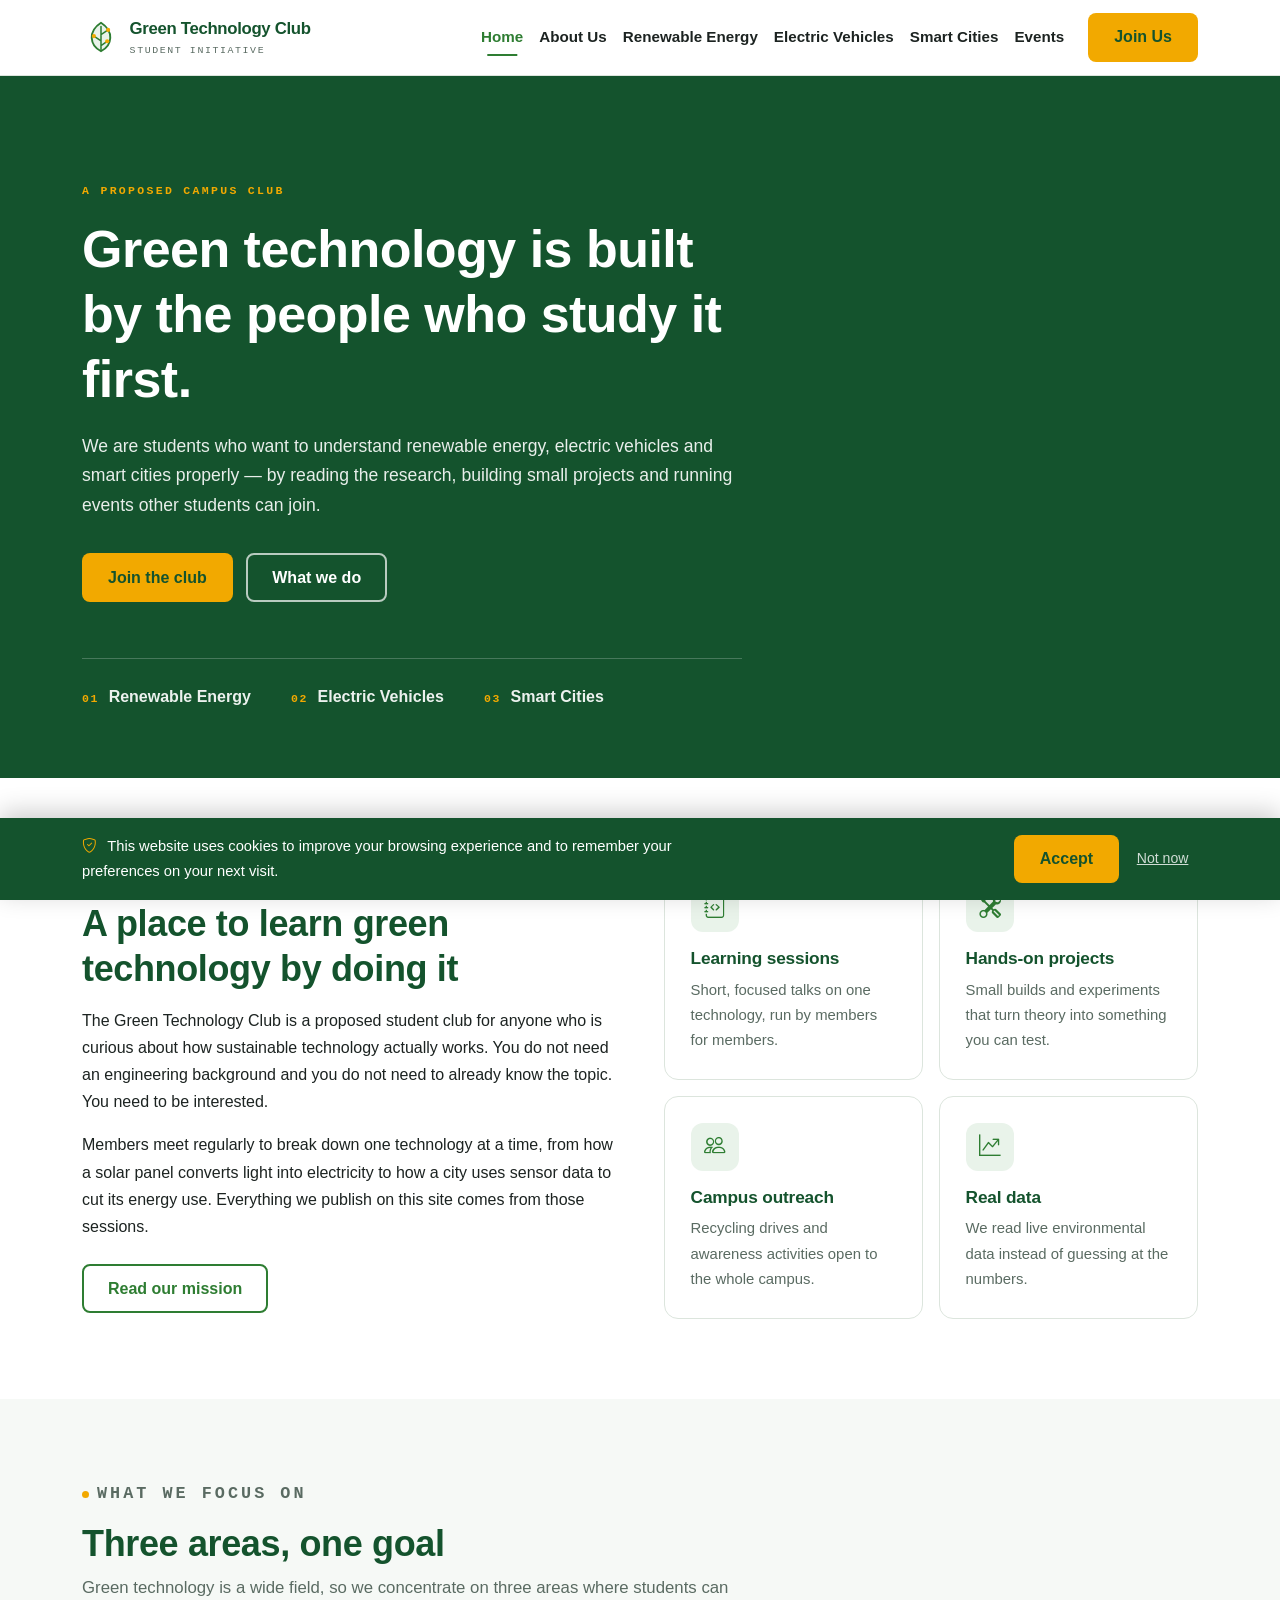
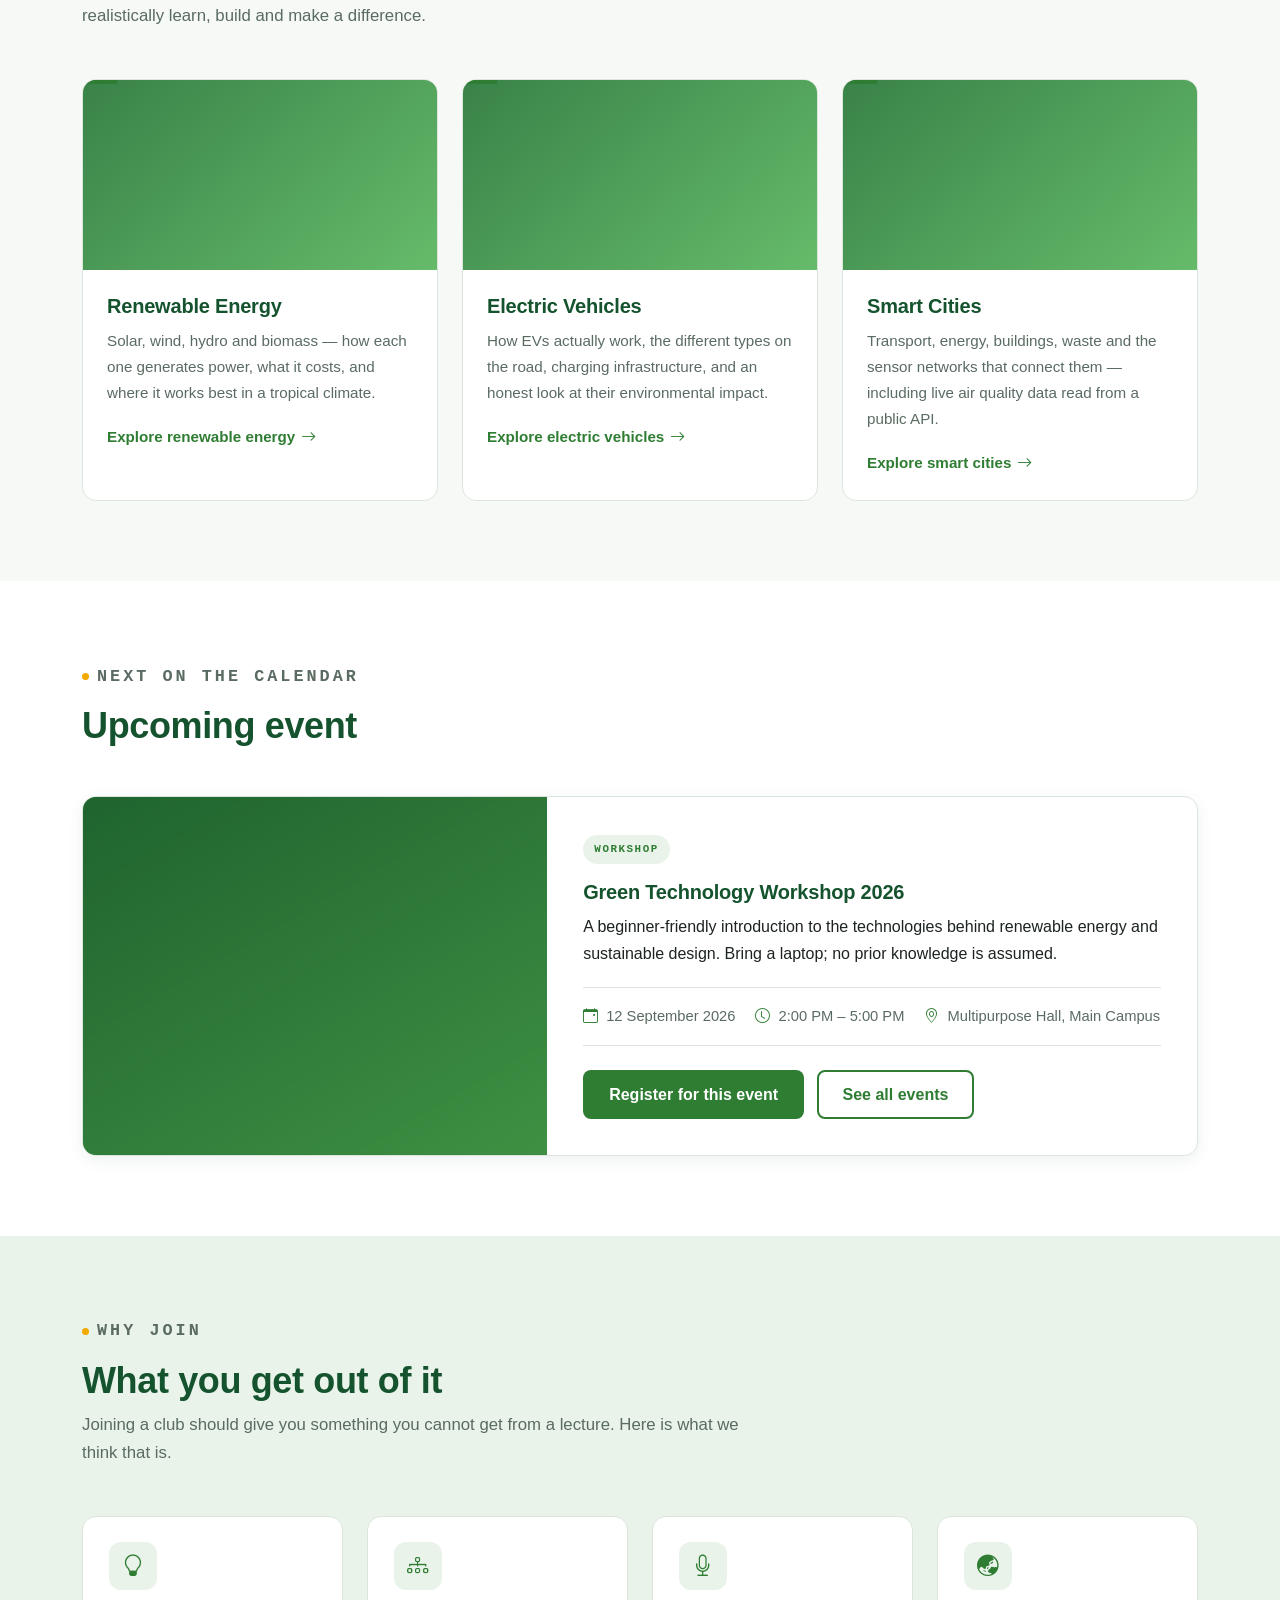
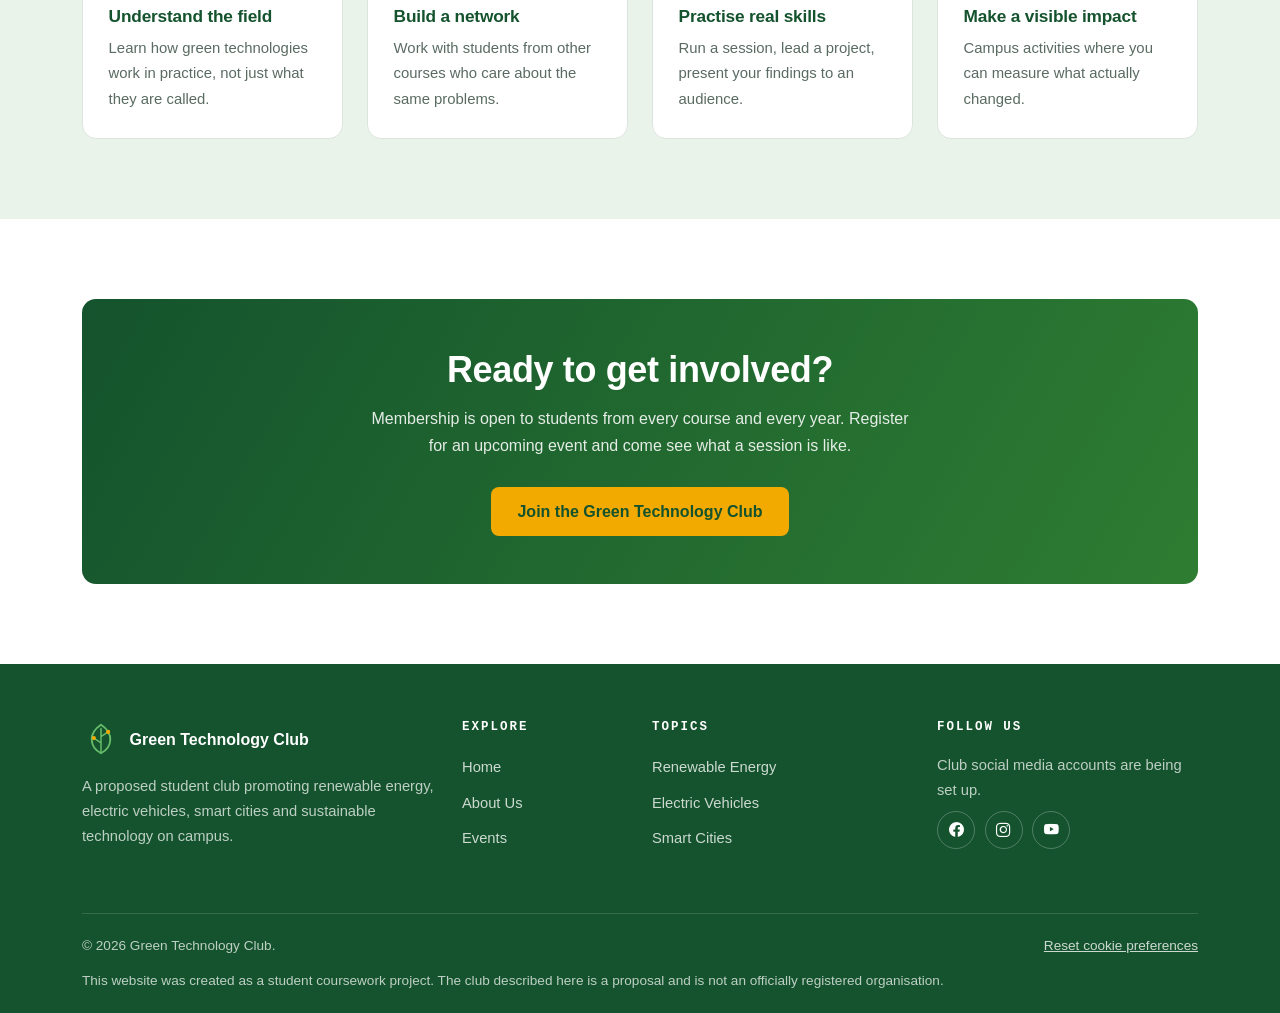
==== commit 76a3a5b3: "Fix mobile buttons, table scrolling, cookie flow" ====
--- a/index.html
+++ b/index.html
@@ -3,6 +3,9 @@
 <head>
   <meta charset="UTF-8">
   <meta name="viewport" content="width=device-width, initial-scale=1.0">
+  <!-- This site is designed for a light background only. Without this line a
+       phone browser with forced dark mode will invert all of our colours. -->
+  <meta name="color-scheme" content="light">
   <meta name="description" content="Green Technology Club - a proposed student club promoting renewable energy, electric vehicles, smart cities and sustainable technology.">
   <title>Home | Green Technology Club</title>
 
@@ -70,7 +73,8 @@
   <div class="container">
     <div class="gtc-welcome__inner">
       <p class="gtc-welcome__text" id="gtcWelcomeText"></p>
-      <button type="button" class="gtc-welcome__btn" id="gtcForgetBtn">Not you?</button>
+      <button type="button" class="gtc-welcome__btn" id="gtcNameBtn" hidden>Add your name</button>
+      <button type="button" class="gtc-welcome__btn" id="gtcForgetBtn" hidden>Not you?</button>
     </div>
   </div>
 </div>
@@ -81,7 +85,7 @@
   <!-- ========================================================================
        HERO
        ======================================================================== -->
-  <header class="gtc-hero">
+  <header class="gtc-hero gtc-on-dark">
     <div class="container">
       <div class="gtc-hero__content">
 
@@ -100,7 +104,7 @@
           <a class="btn btn-gtc-outline" href="about.html">What we do</a>
         </div>
 
-        <div class="gtc-hero__strip gtc-animate-3 gtc-on-dark">
+        <div class="gtc-hero__strip gtc-animate-3">
           <a class="gtc-hero__strip-item" href="renewable.html">
             <span>01</span> Renewable Energy
           </a>
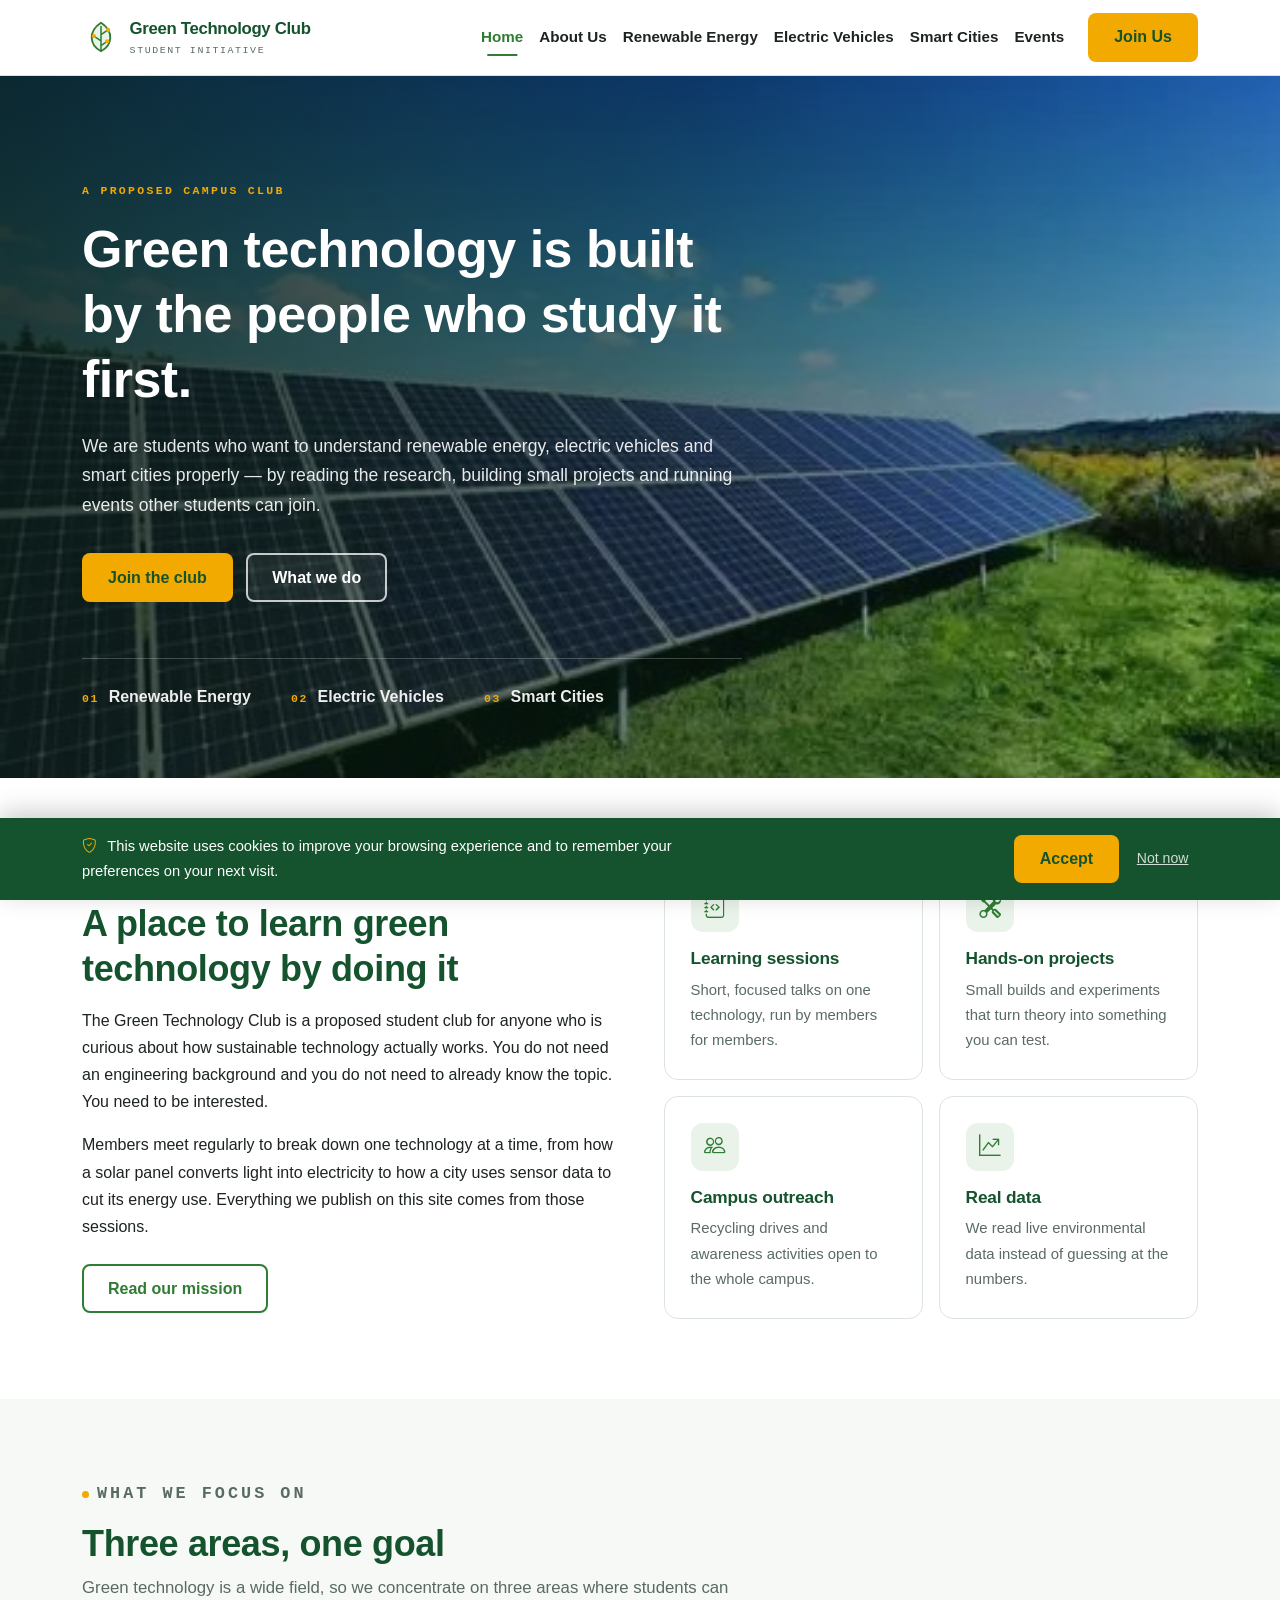
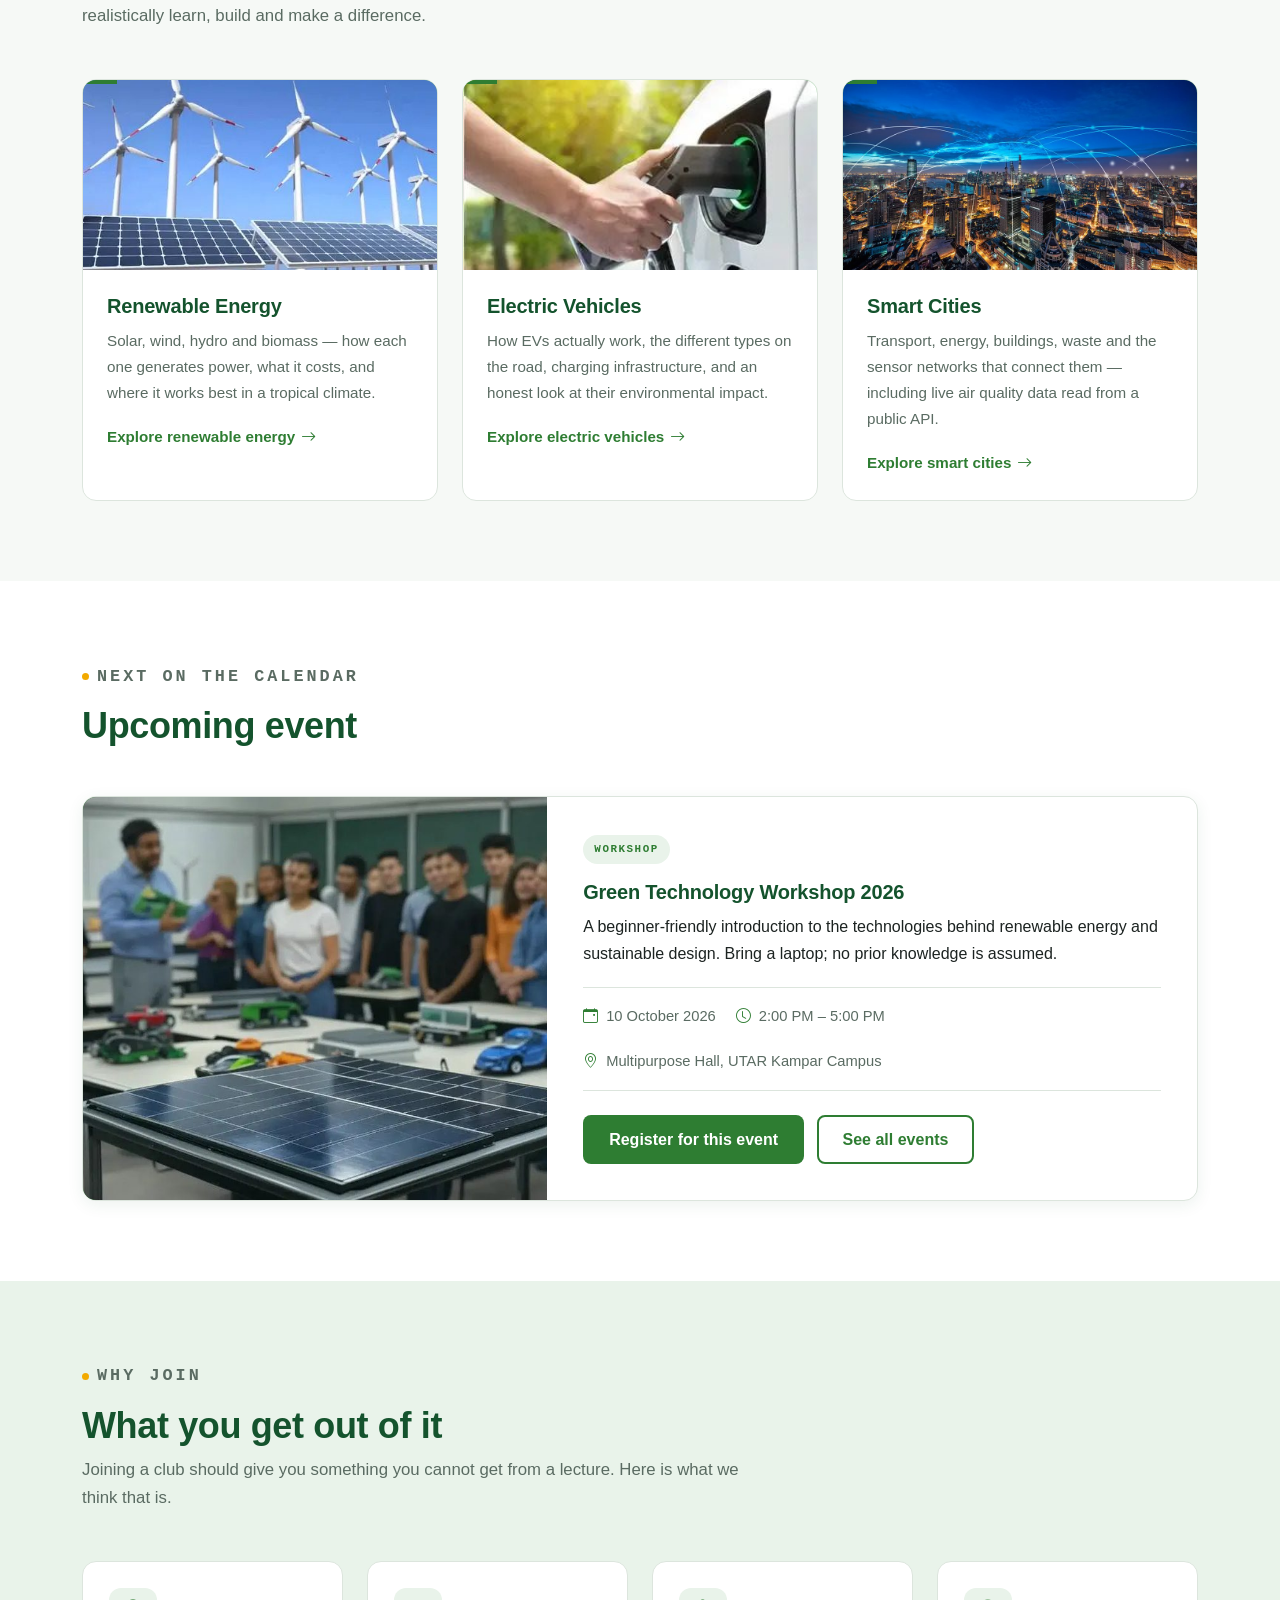
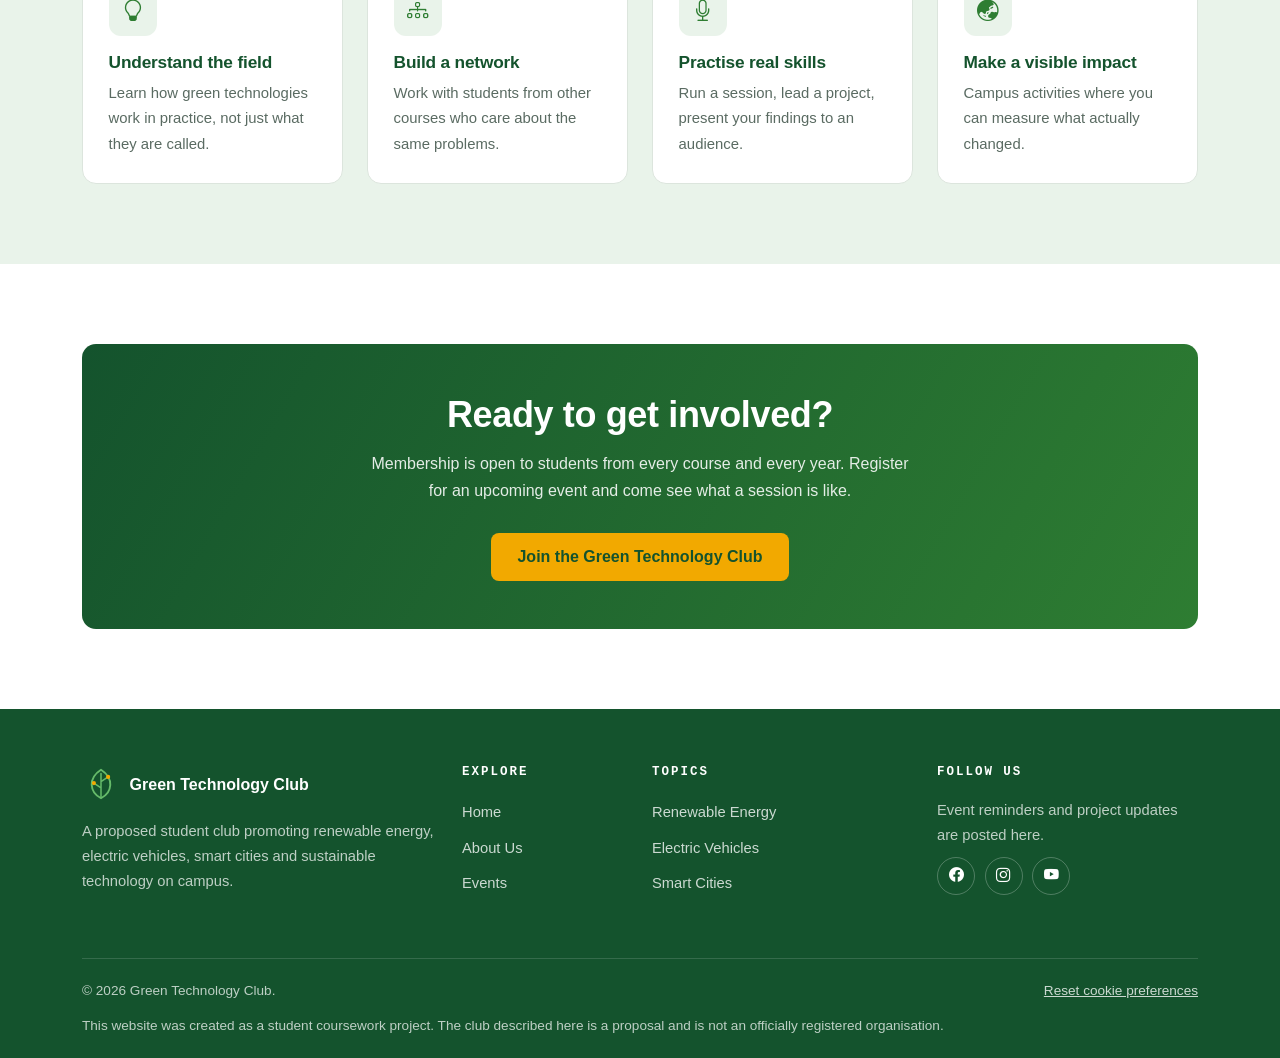
==== commit ae9de634: "Fix mobile buttons, table scrolling, add images" ====
--- a/index.html
+++ b/index.html
@@ -204,7 +204,7 @@
         <div class="col-md-4">
           <article class="gtc-card">
             <div class="gtc-card__media"
-                 style="background-image: linear-gradient(140deg, rgba(20,83,45,.55), rgba(102,187,106,.35)), url('images/feature-renewable.jpg');"
+                 style="background-image: url('images/feature-renewable.jpg');"
                  role="img" aria-label="Solar panels in a field under clear sky"></div>
             <div class="gtc-card__body">
               <h3>Renewable Energy</h3>
@@ -223,7 +223,7 @@
         <div class="col-md-4">
           <article class="gtc-card">
             <div class="gtc-card__media"
-                 style="background-image: linear-gradient(140deg, rgba(20,83,45,.55), rgba(102,187,106,.35)), url('images/feature-ev.jpg');"
+                 style="background-image: url('images/feature-ev.jpg');"
                  role="img" aria-label="Electric vehicle connected to a charging station"></div>
             <div class="gtc-card__body">
               <h3>Electric Vehicles</h3>
@@ -242,7 +242,7 @@
         <div class="col-md-4">
           <article class="gtc-card">
             <div class="gtc-card__media"
-                 style="background-image: linear-gradient(140deg, rgba(20,83,45,.55), rgba(102,187,106,.35)), url('images/feature-smartcity.jpg');"
+                 style="background-image: url('images/feature-smartcity.jpg');"
                  role="img" aria-label="City skyline at dusk with connected lighting"></div>
             <div class="gtc-card__body">
               <h3>Smart Cities</h3>
@@ -281,7 +281,7 @@
 
           <div class="col-lg-5">
             <div class="gtc-event__media"
-                 style="background-image: linear-gradient(150deg, rgba(20,83,45,.6), rgba(102,187,106,.3)), url('images/event-featured.jpg');"
+                 style="background-image: url('images/event-featured.jpg');"
                  role="img" aria-label="Students taking part in a green technology workshop"></div>
           </div>
 
@@ -296,9 +296,9 @@
               </p>
 
               <div class="gtc-event__meta">
-                <div><i class="bi bi-calendar-event"></i> 12 September 2026</div>
+                <div><i class="bi bi-calendar-event"></i> 10 October 2026</div>
                 <div><i class="bi bi-clock"></i> 2:00 PM &ndash; 5:00 PM</div>
-                <div><i class="bi bi-geo-alt"></i> Multipurpose Hall, Main Campus</div>
+                <div><i class="bi bi-geo-alt"></i> Multipurpose Hall, UTAR Kampar Campus</div>
               </div>
 
               <a class="btn btn-gtc-primary" href="events.html#register">Register for this event</a>
@@ -429,11 +429,11 @@
 
       <div class="col-lg-3">
         <h4>Follow us</h4>
-        <p class="mb-0">Club social media accounts are being set up.</p>
+        <p class="mb-0">Event reminders and project updates are posted here.</p>
         <div class="gtc-footer__social">
-          <a href="events.html#follow" aria-label="Facebook"><i class="bi bi-facebook"></i></a>
-          <a href="events.html#follow" aria-label="Instagram"><i class="bi bi-instagram"></i></a>
-          <a href="events.html#follow" aria-label="YouTube"><i class="bi bi-youtube"></i></a>
+          <a href="https://www.facebook.com/share/1BGQavSA6r/" target="_blank" rel="noopener" aria-label="Green Technology Club on Facebook"><i class="bi bi-facebook"></i></a>
+          <a href="https://www.instagram.com/green_tech_club" target="_blank" rel="noopener" aria-label="Green Technology Club on Instagram"><i class="bi bi-instagram"></i></a>
+          <a href="https://www.youtube.com/@green_tech_club" target="_blank" rel="noopener" aria-label="Green Technology Club on YouTube"><i class="bi bi-youtube"></i></a>
         </div>
       </div>
 
--- a/css/style.css
+++ b/css/style.css
@@ -31,6 +31,11 @@
    exactly the same values. Change a value here and the whole site updates.
    ========================================================================== */
 :root {
+  /* Tells the browser this site is designed for a light background only.
+     Without this, a phone browser with "force dark mode" turned on will
+     invert our colours and the white navbar turns black. */
+  color-scheme: light;
+
   /* Brand colours */
   --gtc-forest: #14532D;   /* deepest green - dark surfaces and headings */
   --gtc-green: #2E7D32;    /* primary brand green */
@@ -243,7 +248,7 @@
   display: flex;
   flex-wrap: wrap;
   align-items: center;
-  gap: 0.75rem;
+  gap: 0.5rem 0.85rem;
 }
 
 .gtc-welcome__text {
@@ -261,6 +266,10 @@
   color: var(--gtc-green);
   text-decoration: underline;
   cursor: pointer;
+}
+
+.gtc-welcome__btn:hover {
+  color: var(--gtc-forest);
 }
 
 
@@ -318,14 +327,22 @@
   transform: translateY(-2px);
 }
 
-/* On a dark background the outline button turns white. */
-.gtc-on-dark .btn-gtc-outline {
-  color: var(--gtc-white);
-  border-color: rgba(255, 255, 255, 0.7);
+/* On a dark background the outline button turns white so it stays readable.
+   This applies to the hero, to any dark section, and to the CTA band. */
+.gtc-on-dark .btn-gtc-outline,
+.gtc-hero .btn-gtc-outline,
+.gtc-section--dark .btn-gtc-outline {
+  color: var(--gtc-white);
+  border-color: rgba(255, 255, 255, 0.75);
+  background-color: rgba(255, 255, 255, 0.06);
 }
 
 .gtc-on-dark .btn-gtc-outline:hover,
-.gtc-on-dark .btn-gtc-outline:focus {
+.gtc-on-dark .btn-gtc-outline:focus,
+.gtc-hero .btn-gtc-outline:hover,
+.gtc-hero .btn-gtc-outline:focus,
+.gtc-section--dark .btn-gtc-outline:hover,
+.gtc-section--dark .btn-gtc-outline:focus {
   background-color: var(--gtc-white);
   color: var(--gtc-forest);
   border-color: var(--gtc-white);
@@ -416,10 +433,14 @@
   min-height: 78vh;
   padding: 5rem 0 3rem;
   background-color: var(--gtc-forest);
+  /* A dark, almost neutral wash sits over the photograph so the white
+     headline stays readable. It is deliberately not a strong green: a
+     heavy green overlay tints the photograph and it stops looking like a
+     photograph at all. */
   background-image:
-    linear-gradient(115deg, rgba(20, 83, 45, 0.94) 0%,
-                            rgba(20, 83, 45, 0.72) 55%,
-                            rgba(20, 83, 45, 0.45) 100%),
+    linear-gradient(105deg, rgba(8, 26, 16, 0.86) 0%,
+                            rgba(8, 26, 16, 0.62) 48%,
+                            rgba(8, 26, 16, 0.22) 100%),
     url("../images/hero-green-campus.jpg");
   background-size: cover;
   background-position: center;
@@ -527,14 +548,18 @@
   width: 100%;
 }
 
-/* The media block uses a background image with a green gradient fallback,
-   so the layout still looks finished before the photos are added. */
+/* The media block shows a photograph. The green gradient below is only a
+   fallback for before the photographs are added: as soon as an image is
+   set on the element, that image replaces the gradient completely. No
+   colour is layered on top of the photograph, because a tint makes every
+   picture on the site look the same shade of green. */
 .gtc-card__media {
   height: 190px;
   background-color: var(--gtc-leaf);
   background-image: linear-gradient(140deg, var(--gtc-green), var(--gtc-leaf));
   background-size: cover;
   background-position: center;
+  background-repeat: no-repeat;
 }
 
 .gtc-card__body {
@@ -629,6 +654,7 @@
   background-image: linear-gradient(150deg, var(--gtc-forest), var(--gtc-leaf));
   background-size: cover;
   background-position: center;
+  background-repeat: no-repeat;
 }
 
 .gtc-event__body {
@@ -938,13 +964,31 @@
 
 /* Phone */
 @media (max-width: 575.98px) {
+  .gtc-hero {
+    padding: 2.75rem 0 2.25rem;
+  }
+
+  .gtc-hero__lead {
+    font-size: 1rem;
+    margin-bottom: 1.75rem;
+  }
+
   .gtc-hero__strip {
     gap: 0.9rem;
-    margin-top: 2.5rem;
+    margin-top: 2.25rem;
     flex-direction: column;
   }
 
+  /* Every button in the hero stacks to the full width so the two are the
+     same size. The accent button has to be listed as well, or one button
+     ends up full width and the other does not. */
+  .gtc-hero__actions {
+    flex-direction: column;
+    align-items: stretch;
+  }
+
   .gtc-hero__actions .btn-gtc-primary,
+  .gtc-hero__actions .btn-gtc-accent,
   .gtc-hero__actions .btn-gtc-outline {
     width: 100%;
     text-align: center;
@@ -1218,14 +1262,48 @@
 }
 
 /* Comparison table --------------------------------------------------------- */
+
+/* overflow-x must be "auto", not "hidden". An earlier version used
+   "hidden" to get rounded corners, which cancelled out the horizontal
+   scrolling and made wide tables unreadable on a phone. */
 .gtc-table {
   border: 1px solid var(--gtc-line);
   border-radius: var(--gtc-radius);
-  overflow: hidden;
-}
-
+  overflow-x: auto;
+  overflow-y: hidden;
+  -webkit-overflow-scrolling: touch;
+}
+
+/* A minimum width is required as well. Without it the browser squeezes the
+   columns until they fit, so the table never overflows and there is
+   nothing to scroll. */
 .gtc-table table {
   margin-bottom: 0;
+  min-width: 660px;
+}
+
+.gtc-table--wide table {
+  min-width: 820px;
+}
+
+/* Hint shown only on small screens, where scrolling is actually needed. */
+.gtc-table-hint {
+  display: none;
+  align-items: center;
+  gap: 0.45rem;
+  font-size: 0.83rem;
+  color: var(--gtc-muted);
+  margin-bottom: 0.65rem;
+}
+
+.gtc-table-hint i {
+  color: var(--gtc-green);
+}
+
+@media (max-width: 767.98px) {
+  .gtc-table-hint {
+    display: flex;
+  }
 }
 
 .gtc-table thead th {
@@ -1282,3 +1360,374 @@
 
 
 /* --- MEMBER 3 STYLES START HERE --- */
+
+/* Smart city topic grid ----------------------------------------------------
+   This block uses native CSS Grid rather than the Bootstrap grid. Bootstrap 5
+   builds its rows and columns with Flexbox, so without this section the site
+   would never actually demonstrate CSS Grid.
+
+   grid-template-columns: repeat(3, 1fr) creates three equal columns, and the
+   first card is told to span two of them, which is something Flexbox cannot
+   do cleanly.
+   -------------------------------------------------------------------------- */
+.gtc-city-grid {
+  display: grid;
+  grid-template-columns: repeat(3, 1fr);
+  gap: 1.5rem;
+}
+
+.gtc-city-grid__item--wide {
+  grid-column: span 2;
+}
+
+.gtc-city-card {
+  height: 100%;
+  background-color: var(--gtc-white);
+  border: 1px solid var(--gtc-line);
+  border-radius: var(--gtc-radius);
+  padding: 1.75rem;
+  display: flex;
+  flex-direction: column;
+  transition: transform 0.25s ease, box-shadow 0.25s ease,
+              border-color 0.25s ease;
+}
+
+.gtc-city-card:hover {
+  transform: translateY(-5px);
+  border-color: var(--gtc-leaf);
+  box-shadow: var(--gtc-shadow-lg);
+}
+
+.gtc-city-card__icon {
+  display: inline-flex;
+  align-items: center;
+  justify-content: center;
+  width: 50px;
+  height: 50px;
+  border-radius: 12px;
+  background-color: var(--gtc-pale);
+  color: var(--gtc-green);
+  font-size: 1.4rem;
+  margin-bottom: 1.1rem;
+}
+
+.gtc-city-card h3 {
+  font-size: 1.12rem;
+  margin-bottom: 0.55rem;
+}
+
+.gtc-city-card p {
+  color: var(--gtc-muted);
+  font-size: 0.95rem;
+  flex-grow: 1;
+}
+
+.gtc-city-card .btn {
+  align-self: flex-start;
+  margin-top: 0.75rem;
+}
+
+/* Two columns on tablets, one column on phones. */
+@media (max-width: 991.98px) {
+  .gtc-city-grid {
+    grid-template-columns: repeat(2, 1fr);
+  }
+
+  .gtc-city-grid__item--wide {
+    grid-column: span 2;
+  }
+}
+
+@media (max-width: 575.98px) {
+  .gtc-city-grid {
+    grid-template-columns: 1fr;
+    gap: 1rem;
+  }
+
+  .gtc-city-grid__item--wide {
+    grid-column: span 1;
+  }
+}
+
+
+/* Live air quality panel (REST API) ---------------------------------------- */
+.gtc-aqi {
+  background-color: var(--gtc-white);
+  border: 1px solid var(--gtc-line);
+  border-radius: var(--gtc-radius);
+  padding: 2rem;
+  box-shadow: var(--gtc-shadow);
+}
+
+.gtc-aqi__head {
+  display: flex;
+  flex-wrap: wrap;
+  align-items: center;
+  justify-content: space-between;
+  gap: 0.75rem;
+  margin-bottom: 1.25rem;
+}
+
+.gtc-aqi__head h3 {
+  font-size: 1.1rem;
+  margin: 0;
+}
+
+.gtc-aqi__status {
+  font-family: var(--gtc-font-mono);
+  font-size: 0.75rem;
+  letter-spacing: 0.1em;
+  text-transform: uppercase;
+  color: var(--gtc-muted);
+}
+
+.gtc-aqi__band {
+  display: inline-block;
+  border-radius: 999px;
+  padding: 0.35rem 0.9rem;
+  font-weight: 700;
+  font-size: 0.88rem;
+  margin-bottom: 1.1rem;
+  background-color: var(--gtc-pale);
+  color: var(--gtc-forest);
+}
+
+/* Colour states set by JavaScript once the reading arrives. */
+.gtc-aqi__band--good      { background-color: #DDF3DE; color: #1B5E20; }
+.gtc-aqi__band--moderate  { background-color: #FDF0CE; color: #7A5600; }
+.gtc-aqi__band--sensitive { background-color: #FBE3D0; color: #8A3D00; }
+.gtc-aqi__band--unhealthy { background-color: #F8D7DA; color: #8A1C24; }
+.gtc-aqi__band--severe    { background-color: #E7D6F0; color: #4A1D63; }
+
+.gtc-aqi__error {
+  background-color: #FDF0EF;
+  border-left: 3px solid #C62828;
+  border-radius: 0 var(--gtc-radius-sm) var(--gtc-radius-sm) 0;
+  padding: 0.9rem 1rem;
+  font-size: 0.9rem;
+  color: #7A1F1F;
+}
+
+
+/* Event cards -------------------------------------------------------------- */
+.gtc-event-card {
+  height: 100%;
+  background-color: var(--gtc-white);
+  border: 1px solid var(--gtc-line);
+  border-radius: var(--gtc-radius);
+  padding: 1.75rem;
+  display: flex;
+  flex-direction: column;
+  transition: transform 0.25s ease, box-shadow 0.25s ease;
+}
+
+.gtc-event-card:hover {
+  transform: translateY(-5px);
+  box-shadow: var(--gtc-shadow-lg);
+}
+
+.gtc-event-card h3 {
+  font-size: 1.15rem;
+  margin: 0.6rem 0;
+}
+
+.gtc-event-card__meta {
+  list-style: none;
+  padding: 0;
+  margin: 0.75rem 0 1rem;
+}
+
+.gtc-event-card__meta li {
+  display: flex;
+  gap: 0.55rem;
+  align-items: flex-start;
+  font-size: 0.9rem;
+  color: var(--gtc-muted);
+  padding: 0.2rem 0;
+}
+
+.gtc-event-card__meta i {
+  color: var(--gtc-green);
+  margin-top: 0.2rem;
+}
+
+.gtc-event-card p {
+  color: var(--gtc-muted);
+  font-size: 0.94rem;
+  flex-grow: 1;
+}
+
+.gtc-event-card__actions {
+  display: flex;
+  flex-wrap: wrap;
+  gap: 0.5rem;
+  margin-top: 1rem;
+}
+
+
+/* Session storage panel ---------------------------------------------------- */
+.gtc-session {
+  background-color: var(--gtc-pale);
+  border-radius: var(--gtc-radius);
+  padding: 1.25rem 1.4rem;
+  margin-bottom: 1.5rem;
+}
+
+.gtc-session h3 {
+  font-size: 0.78rem;
+  font-family: var(--gtc-font-mono);
+  letter-spacing: 0.14em;
+  text-transform: uppercase;
+  color: var(--gtc-green);
+  margin-bottom: 0.75rem;
+}
+
+.gtc-session__row {
+  display: flex;
+  flex-wrap: wrap;
+  gap: 0.4rem 0.75rem;
+  font-size: 0.9rem;
+  color: var(--gtc-forest);
+  padding: 0.15rem 0;
+}
+
+.gtc-session__row span {
+  color: var(--gtc-muted);
+  min-width: 130px;
+}
+
+.gtc-session__row strong {
+  font-weight: 700;
+}
+
+
+/* Share links -------------------------------------------------------------- */
+.gtc-share-list {
+  display: flex;
+  flex-wrap: wrap;
+  gap: 0.6rem;
+  margin-bottom: 1.25rem;
+}
+
+.gtc-share-list a {
+  display: inline-flex;
+  align-items: center;
+  gap: 0.45rem;
+  border: 1px solid var(--gtc-line);
+  border-radius: var(--gtc-radius-sm);
+  padding: 0.5rem 0.9rem;
+  font-size: 0.9rem;
+  font-weight: 600;
+  color: var(--gtc-forest);
+  transition: background-color 0.2s ease, border-color 0.2s ease;
+}
+
+.gtc-share-list a:hover {
+  background-color: var(--gtc-pale);
+  border-color: var(--gtc-leaf);
+  text-decoration: none;
+}
+
+.gtc-share-list i {
+  color: var(--gtc-green);
+}
+
+/* Shows the encoded link so the encoding is visible during the demo. */
+.gtc-encoded {
+  display: block;
+  font-family: var(--gtc-font-mono);
+  font-size: 0.76rem;
+  line-height: 1.6;
+  color: var(--gtc-muted);
+  background-color: var(--gtc-off-white);
+  border: 1px solid var(--gtc-line);
+  border-radius: var(--gtc-radius-sm);
+  padding: 0.75rem 0.9rem;
+  word-break: break-all;
+}
+
+
+/* Responsive video and social embeds --------------------------------------- */
+.gtc-embed {
+  position: relative;
+  padding-bottom: 56.25%;   /* 16:9 ratio */
+  height: 0;
+  overflow: hidden;
+  border-radius: var(--gtc-radius);
+  background-color: var(--gtc-pale);
+}
+
+.gtc-embed iframe {
+  position: absolute;
+  top: 0;
+  left: 0;
+  width: 100%;
+  height: 100%;
+  border: 0;
+}
+
+.gtc-embed-note {
+  min-height: 260px;
+  display: flex;
+  flex-direction: column;
+  align-items: center;
+  justify-content: center;
+  text-align: center;
+  gap: 0.5rem;
+  background-color: var(--gtc-off-white);
+  border: 1px dashed var(--gtc-line);
+  border-radius: var(--gtc-radius);
+  padding: 1.5rem;
+  color: var(--gtc-muted);
+  font-size: 0.9rem;
+}
+
+.gtc-embed-note i {
+  font-size: 1.6rem;
+  color: var(--gtc-leaf);
+}
+
+/* Facebook plugin sits inside this box so the layout holds together even
+   before the club page exists. */
+.gtc-fb-box {
+  border: 1px solid var(--gtc-line);
+  border-radius: var(--gtc-radius);
+  padding: 1rem;
+  background-color: var(--gtc-white);
+  overflow: hidden;
+}
+
+
+/* Follow links ------------------------------------------------------------- */
+.gtc-follow {
+  display: flex;
+  flex-wrap: wrap;
+  gap: 0.75rem;
+}
+
+.gtc-follow a {
+  display: inline-flex;
+  align-items: center;
+  gap: 0.5rem;
+  border: 1px solid var(--gtc-line);
+  border-radius: var(--gtc-radius-sm);
+  padding: 0.6rem 1rem;
+  font-weight: 600;
+  font-size: 0.92rem;
+  color: var(--gtc-forest);
+  transition: background-color 0.2s ease, border-color 0.2s ease;
+}
+
+.gtc-follow a:hover {
+  background-color: var(--gtc-pale);
+  border-color: var(--gtc-leaf);
+  text-decoration: none;
+}
+
+@media (max-width: 575.98px) {
+  .gtc-aqi,
+  .gtc-city-card,
+  .gtc-event-card {
+    padding: 1.35rem;
+  }
+}
